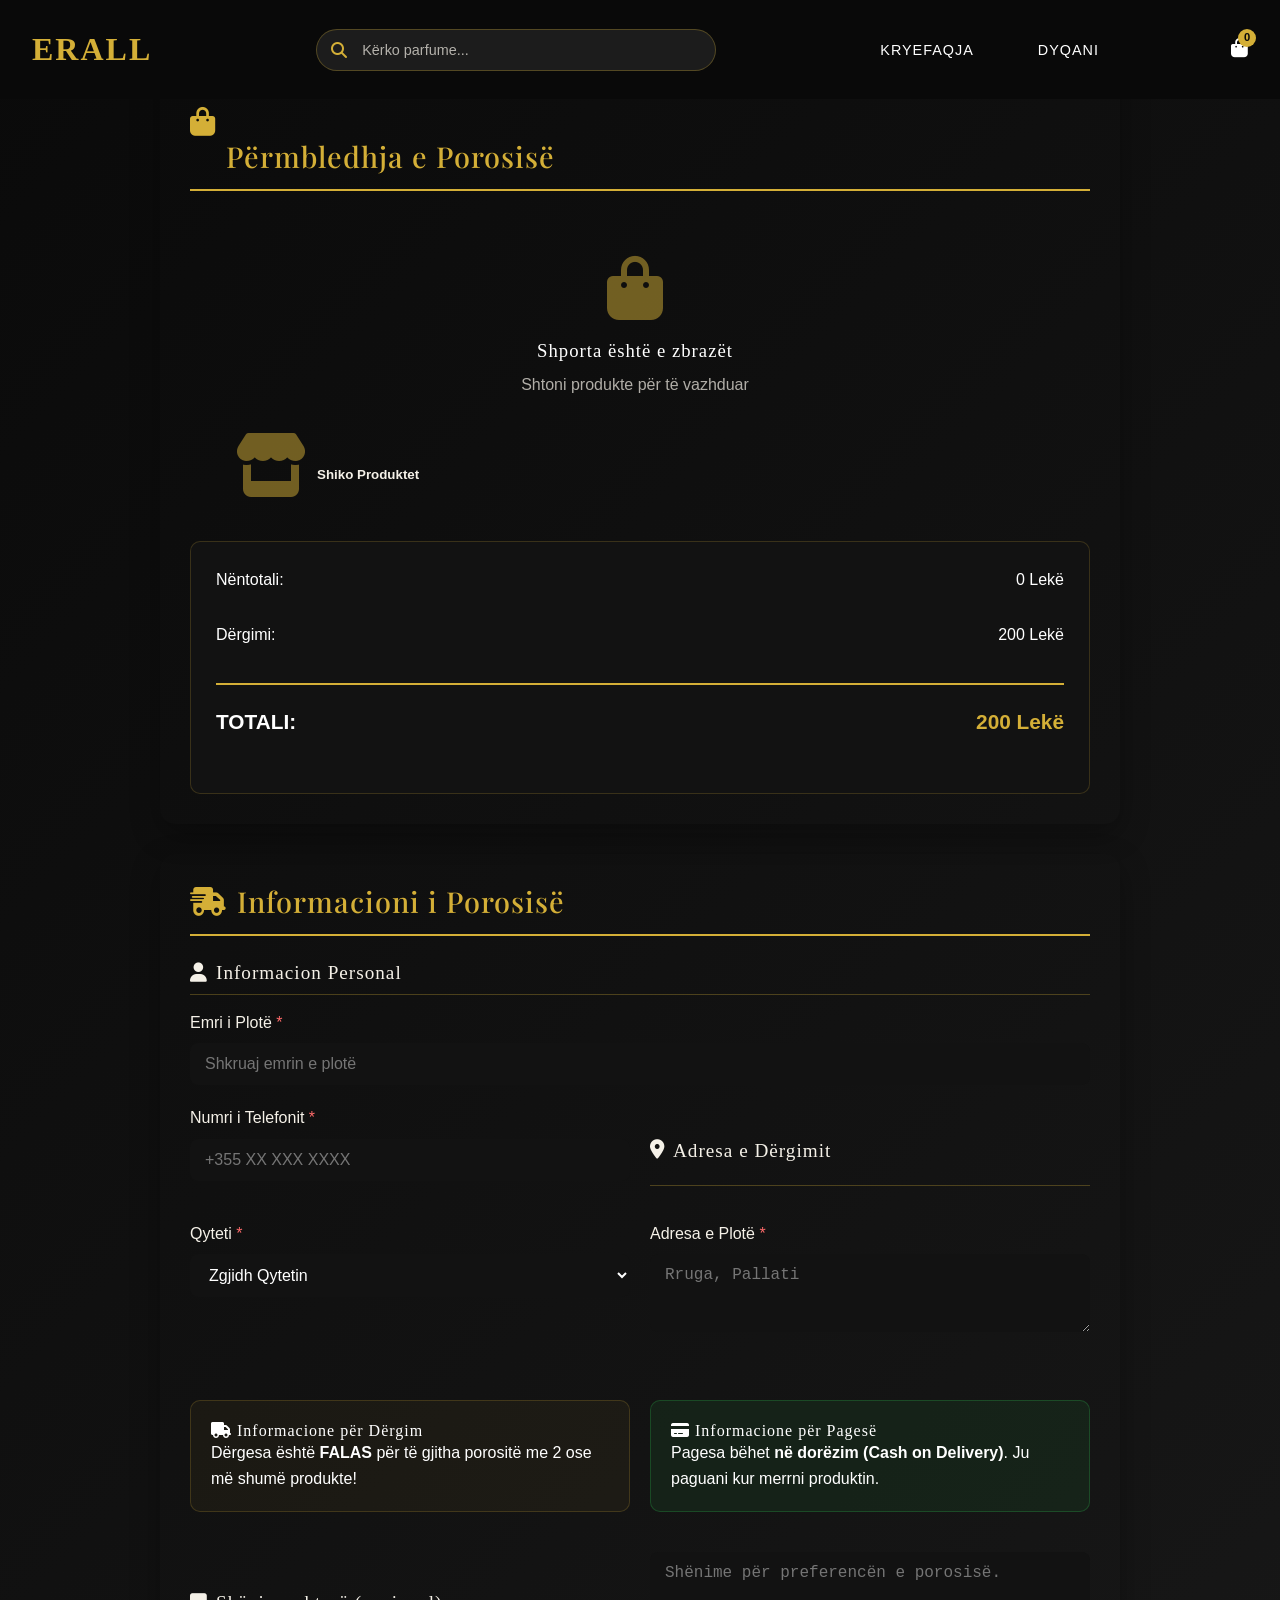
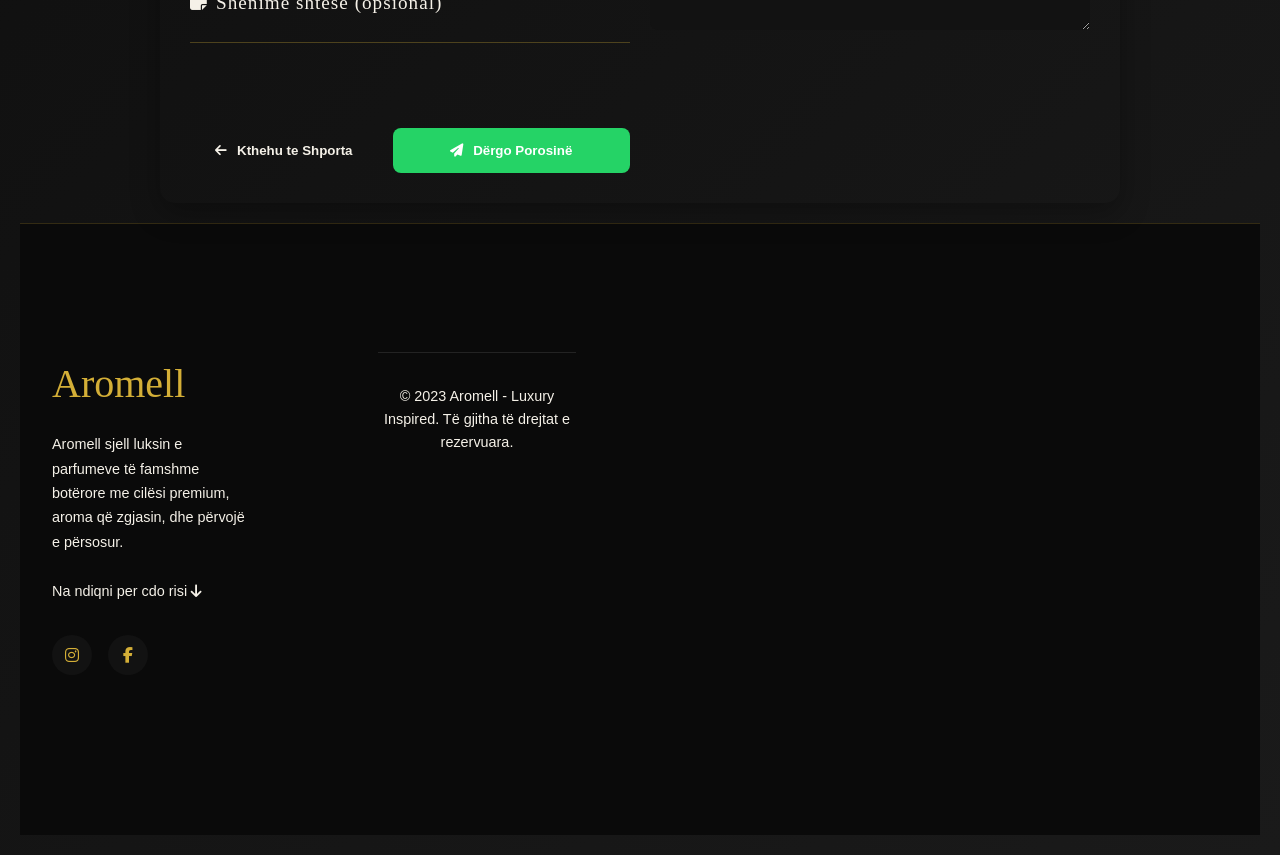
==== ERALL/checkout.html @ 69369db9 "Add files via upload" ====
<!DOCTYPE html>
<html lang="sq">
<head>
    <meta charset="UTF-8">
    <meta name="viewport" content="width=device-width, initial-scale=1.0">
    <title>Checkout - ERALL</title>
    <link rel="icon" href="images/img.png">
    <link rel="stylesheet" href="https://cdnjs.cloudflare.com/ajax/libs/font-awesome/6.4.0/css/all.min.css">
    <link href="https://fonts.googleapis.com/css2?family=Playfair+Display:wght@400;700&family=Inter:wght@300;400;500;600&display=swap" rel="stylesheet">
    <link rel="stylesheet" href="css/style.css">
    <style>
        /* Stilet specifike për checkout */
        .checkout-page {
            min-height: 100vh;
            background: linear-gradient(135deg, #0a0a0a 0%, #1a1a1a 100%);
            padding: 20px;
        }
        
        .checkout-container {
            max-width: 1000px;
            margin: 0 auto;
            padding: 20px;
            display: grid;
            grid-template-columns: 1fr;
            gap: 30px;
        }
        
        /* Form Container */
        .checkout-form-section {
            background: var(--color-darker);
            padding: 30px;
            border-radius: 15px;
            border: 1px solid var(--color-border);
            box-shadow: 0 10px 30px rgba(0, 0, 0, 0.3);
        }
        
        /* Order Summary */
        .checkout-summary-section {
            background: var(--color-darker);
            padding: 30px;
            border-radius: 15px;
            border: 1px solid var(--color-border);
            box-shadow: 0 10px 30px rgba(0, 0, 0, 0.3);
        }
        
        /* Section Headers */
        .section-title {
            color: var(--color-gold);
            font-family: 'Playfair Display', serif;
            font-size: 1.8rem;
            margin-bottom: 25px;
            padding-bottom: 15px;
            border-bottom: 2px solid var(--color-gold);
            display: flex;
            align-items: center;
            gap: 10px;
        }
        
        .form-section-title {
            color: var(--color-beige);
            font-size: 1.2rem;
            margin: 20px 0 15px;
            padding-bottom: 10px;
            border-bottom: 1px solid rgba(212, 175, 55, 0.3);
            display: flex;
            align-items: center;
            gap: 8px;
        }
        
        .form-section-title:first-child {
            margin-top: 0;
        }
        
        /* Form Elements */
        .form-group {
            margin-bottom: 20px;
        }
        
        .form-group label {
            display: block;
            margin-bottom: 8px;
            color: var(--color-beige);
            font-weight: 500;
        }
        
        .form-group.required label::after {
            content: " *";
            color: #ff6b6b;
        }
        
        .form-group input,
        .form-group select,
        .form-group textarea {
            width: 100%;
            padding: 12px 15px;
            background: var(--color-dark);
            border: 1px solid var(--color-border);
            border-radius: 8px;
            color: var(--color-white);
            font-size: 16px;
            transition: all 0.3s;
        }
        
        .form-group input:focus,
        .form-group select:focus,
        .form-group textarea:focus {
            outline: none;
            border-color: var(--color-gold);
            box-shadow: 0 0 0 2px rgba(212, 175, 55, 0.1);
        }
        
        .form-row {
            display: grid;
            grid-template-columns: 1fr 1fr;
            gap: 20px;
        }
        
        @media (max-width: 768px) {
            .form-row {
                grid-template-columns: 1fr;
            }
        }
        
        /* Shipping Info */
        .shipping-info {
            background: rgba(212, 175, 55, 0.05);
            border: 1px solid rgba(212, 175, 55, 0.2);
            border-radius: 10px;
            padding: 20px;
            margin: 20px 0;
        }
        
        .free-shipping-badge {
            background: var(--color-gold);
            color: var(--color-dark);
            padding: 5px 10px;
            border-radius: 20px;
            font-weight: bold;
            font-size: 0.9rem;
            margin-left: 10px;
        }
        
        /* Payment Info */
        .payment-info {
            background: rgba(40, 167, 69, 0.1);
            border: 1px solid rgba(40, 167, 69, 0.3);
            border-radius: 10px;
            padding: 20px;
            margin: 20px 0;
        }
        
        .cod-badge {
            background: #4CAF50;
            color: white;
            padding: 5px 10px;
            border-radius: 20px;
            font-weight: bold;
            font-size: 0.9rem;
            margin-left: 10px;
        }
        
        /* Order Items */
        .order-items {
            max-height: 300px;
            overflow-y: auto;
            margin-bottom: 25px;
            padding-right: 10px;
        }
        
        .order-items::-webkit-scrollbar {
            width: 6px;
        }
        
        .order-items::-webkit-scrollbar-track {
            background: var(--color-dark);
            border-radius: 10px;
        }
        
        .order-items::-webkit-scrollbar-thumb {
            background: var(--color-gold);
            border-radius: 10px;
        }
        
        .order-item {
            display: flex;
            justify-content: space-between;
            align-items: center;
            padding: 15px;
            background: var(--color-dark);
            border-radius: 8px;
            margin-bottom: 10px;
            border: 1px solid var(--color-border);
        }
        
        .item-info {
            display: flex;
            align-items: center;
            gap: 15px;
            flex: 1;
        }
        
        .item-image {
            width: 60px;
            height: 60px;
            object-fit: contain;
            background: var(--color-darker);
            border-radius: 6px;
            padding: 5px;
            border: 1px solid rgba(212, 175, 55, 0.3);
        }
        
        .item-details {
            flex: 1;
        }
        
        .item-name {
            font-weight: 500;
            color: var(--color-white);
            margin-bottom: 5px;
        }
        
        .item-category {
            font-size: 0.85rem;
            color: var(--color-beige);
            opacity: 0.7;
        }
        
        .item-quantity-price {
            text-align: right;
        }
        
        .item-quantity-price span {
            display: block;
            margin-bottom: 5px;
            color: var(--color-beige);
        }
        
        .item-total {
            font-weight: 600;
            color: var(--color-gold);
            font-size: 1.1rem;
        }
        
        /* Order Total */
        .order-total {
            background: var(--color-dark);
            padding: 25px;
            border-radius: 10px;
            margin-top: 20px;
            border: 1px solid rgba(212, 175, 55, 0.2);
        }
        
        .total-row {
            display: flex;
            justify-content: space-between;
            margin-bottom: 15px;
            padding-bottom: 15px;
            border-bottom: 1px dashed var(--color-border);
        }
        
        .total-row.final {
            font-size: 1.3rem;
            font-weight: 600;
            border-top: 2px solid var(--color-gold);
            border-bottom: none;
            padding-top: 20px;
            margin-top: 20px;
        }
        
        .final-total {
            color: var(--color-gold);
        }
        
        /* Free Items Banner */
        .free-items-banner {
            background: linear-gradient(135deg, rgba(212, 175, 55, 0.1) 0%, rgba(212, 175, 55, 0.05) 100%);
            border: 1px solid rgba(212, 175, 55, 0.3);
            border-radius: 8px;
            padding: 15px;
            margin: 15px 0;
            text-align: center;
        }
        
        .free-items-banner i {
            color: var(--color-gold);
            margin-right: 10px;
        }
        
        /* Checkout Actions */
        .checkout-actions {
            display: flex;
            gap: 15px;
            margin-top: 30px;
            padding-top: 20px;
            border-top: 1px solid var(--color-border);
        }
        
        @media (max-width: 768px) {
            .checkout-actions {
                flex-direction: column;
            }
            
            .checkout-actions button {
                width: 100%;
            }
        }
        
        .btn-whatsapp {
            background: #25D366;
            color: white;
            border: none;
            padding: 15px 25px;
            border-radius: 8px;
            font-weight: 600;
            cursor: pointer;
            display: flex;
            align-items: center;
            justify-content: center;
            gap: 10px;
            transition: all 0.3s;
            flex: 1;
        }
        
        .btn-whatsapp:hover {
            background: #1da851;
            transform: translateY(-2px);
            box-shadow: 0 5px 15px rgba(37, 211, 102, 0.3);
        }
        
        .btn-back {
            background: transparent;
            color: var(--color-beige);
            border: 1px solid var(--color-border);
            padding: 15px 25px;
            border-radius: 8px;
            font-weight: 600;
            cursor: pointer;
            display: flex;
            align-items: center;
            justify-content: center;
            gap: 10px;
            transition: all 0.3s;
        }
        
        .btn-back:hover {
            background: var(--color-dark);
            border-color: var(--color-gold);
        }
        
        /* Error States */
        .error-message {
            color: #ff6b6b;
            font-size: 0.9rem;
            margin-top: 5px;
            display: none;
        }
        
        .has-error input,
        .has-error select,
        .has-error textarea {
            border-color: #ff6b6b;
        }
        
        /* Empty Cart */
        .empty-cart-message {
            text-align: center;
            padding: 40px 20px;
            color: var(--color-beige);
        }
        
        .empty-cart-message i {
            font-size: 4rem;
            color: var(--color-gold);
            margin-bottom: 20px;
        }
        
        .empty-cart-message h3 {
            color: var(--color-white);
            margin-bottom: 10px;
        }
    </style>
</head>
<body class="checkout-page">
    <!-- Navbar -->
    <div id="navbar-placeholder"></div>
    
    <main class="checkout-container">
        <!-- Order Summary -->
        <div class="checkout-summary-section">
            <h2 class="section-title">
                <i class="fas fa-shopping-bag"></i><br><br>Përmbledhja e Porosisë
            </h2>
            
            <!-- Order Items -->
            <div class="order-items" id="orderItems">
                <!-- Do të mbushët me JavaScript -->
            </div>
            
            <!-- Order Total -->
            <div class="order-total">
                <div class="total-row">
                    <span>Nëntotali:</span>
                    <span id="subtotalAmount">0 Lekë</span>
                </div>
                
                <div class="total-row">
                    <span>Dërgimi:</span>
                    <span id="shippingAmount">0 Lekë</span>
                </div>
                
                <div class="total-row final">
                    <span>TOTALI:</span>
                    <span class="final-total" id="totalAmount">0 Lekë</span>
                </div>
            </div>
        </div>
        
        <!-- Checkout Form -->
        <div class="checkout-form-section">
            <h1 class="section-title">
                <i class="fas fa-shipping-fast"></i> Informacioni i Porosisë
            </h1>
            
            <form id="checkout-form">
                <!-- Personal Information -->
                <h3 class="form-section-title">
                    <i class="fas fa-user"></i> Informacion Personal
                </h3>
                
                <div class="form-group required">
                    <label for="full-name">Emri i Plotë</label>
                    <input type="text" id="full-name" name="full_name" required 
                           placeholder="Shkruaj emrin e plotë">
                    <div class="error-message" id="nameError">Ju lutem shkruani emrin e plotë</div>
                </div>
                
                <div class="form-row">
                    <div class="form-group required">
                        <label for="phone">Numri i Telefonit</label>
                        <input type="tel" id="phone" name="phone" required 
                               placeholder="+355 XX XXX XXXX">
                        <div class="error-message" id="phoneError">Ju lutem shkruani një numër telefoni të vlefshëm</div>
                    </div>
                    
                
                <!-- Shipping Address -->
                <h3 class="form-section-title">
                    <i class="fas fa-map-marker-alt"></i> Adresa e Dërgimit
                </h3>
                
                <div class="form-group required">
                    <label for="city">Qyteti</label>
                    <select id="city" name="city" required>
                        <option value="">Zgjidh Qytetin</option>
                        <option value="tirane">Tiranë</option>
                        <option value="durres">Durrës</option>
                        <option value="vlore">Vlorë</option>
                        <option value="shkoder">Shkodër</option>
                        <option value="elbasan">Elbasan</option>
                        <option value="fier">Fier</option>
                        <option value="korce">Korçë</option>
                        <option value="berat">Berat</option>
                        <option value="lushnje">Lushnjë</option>
                        <option value="kavaje">Kavajë</option>
                        <option value="other">Tjetër</option>
                    </select>
                    <div class="error-message" id="cityError">Ju lutem zgjidhni një qytet</div>
                </div>
                
                <div class="form-group required">
                    <label for="address">Adresa e Plotë</label>
                    <textarea id="address" name="address" rows="3" required 
                              placeholder="Rruga, Pallati"></textarea>
                    <div class="error-message" id="addressError">Ju lutem shkruani adresën e plotë</div>
                </div>
                
                <!-- Shipping & Payment Information -->
                <div class="shipping-info">
                    <h4><i class="fas fa-truck"></i> Informacione për Dërgim</h4>
                    <p>Dërgesa është <strong>FALAS</strong> për të gjitha porositë me 2 ose më shumë produkte!</p>
                </div>
                
                <div class="payment-info">
                    <h4><i class="fas fa-credit-card"></i> Informacione për Pagesë</h4>
                    <p>Pagesa bëhet <strong>në dorëzim (Cash on Delivery)</strong>. Ju paguani kur merrni produktin.</p>
                </div>
                
                <!-- Notes -->
                <h3 class="form-section-title">
                    <i class="fas fa-sticky-note"></i> Shënime shtesë (opsional)
                </h3>
                
                <div class="form-group">
                    <textarea id="notes" name="notes" rows="3" 
                              placeholder="Shënime për preferencën e porosisë."></textarea>
                </div>
                
                <!-- Checkout Actions -->
                <div class="checkout-actions">
                    <button type="button" class="btn-back" id="backToCartBtn">
                        <i class="fas fa-arrow-left"></i> Kthehu te Shporta
                    </button>
                    
                    <button type="button" class="btn-whatsapp" id="whatsappBtn">
                        <i class="fa fa-paper-plane"></i> Dërgo Porosinë
                    </button>
                </div>
            </form>
        </div>
    </main>
    
    <!-- Footer -->
    <div id="footer-placeholder"></div>
    
    <!-- JavaScript -->
    <script>
        // Import cart functions nga cart.js
        function getCart() {
            return JSON.parse(localStorage.getItem('aromexa-cart')) || [];
        }
        
        function saveCart(cart) {
            localStorage.setItem('aromexa-cart', JSON.stringify(cart));
        }
        
        // Initialize checkout page
        document.addEventListener('DOMContentLoaded', function() {
            loadCheckoutData();
            setupEventListeners();
            loadNavbarAndFooter();
        });
        
        // Load navbar and footer
        function loadNavbarAndFooter() {
            // Load navbar
            fetch('components/navbar.html')
                .then(response => response.text())
                .then(html => {
                    document.getElementById('navbar-placeholder').innerHTML = html;
                })
                .catch(error => console.error('Error loading navbar:', error));
            
            // Load footer
            fetch('components/footer.html')
                .then(response => response.text())
                .then(html => {
                    document.getElementById('footer-placeholder').innerHTML = html;
                })
                .catch(error => console.error('Error loading footer:', error));
        }
        
        // Load cart data and update display
        function loadCheckoutData() {
            const cart = getCart();
            const orderItemsContainer = document.getElementById('orderItems');
            
            if (cart.length === 0) {
                orderItemsContainer.innerHTML = `
                    <div class="empty-cart-message">
                        <i class="fas fa-shopping-bag"></i>
                        <h3>Shporta është e zbrazët</h3>
                        <p>Shtoni produkte për të vazhduar</p>
                        <button class="btn-back" onclick="window.location.href='shop.html'" style="margin-top: 20px;">
                            <i class="fas fa-store"></i> Shiko Produktet
                        </button>
                    </div>
                `;
                updateOrderSummary(0);
                return;
            }
            
            let itemsHTML = '';
            let subtotal = 0;
            
            cart.forEach(item => {
                const itemTotal = item.price * item.quantity;
                subtotal += itemTotal;
                
                itemsHTML += `
                    <div class="order-item">
                        <div class="item-info">
                            <img src="${item.image}" alt="${item.name}" class="item-image">
                            <div class="item-details">
                                <div class="item-name">${item.name}</div>
                                <div class="item-category">${item.category}</div>
                            </div>
                        </div>
                        <div class="item-quantity-price">
                            <span>${item.quantity} × ${item.price.toLocaleString()} Lekë</span>
                            <div class="item-total">${itemTotal.toLocaleString()} Lekë</div>
                        </div>
                    </div>
                `;
            });
            
            orderItemsContainer.innerHTML = itemsHTML;
            updateOrderSummary(subtotal);
        }
        
        // Update order summary
        function updateOrderSummary(subtotal) {
            // Dërgesa është falas për 2+ produkte
            const cart = getCart();
            const totalItems = cart.reduce((sum, item) => sum + item.quantity, 0);
            let shippingCost = 0;
            
            // Nëse ka më pak se 2 produkte, shto dërgesë 200 Lekë
            if (totalItems < 2) {
                shippingCost = 200;
            }
            
            const total = subtotal + shippingCost;
            
            // Update display
            document.getElementById('subtotalAmount').textContent = `${subtotal.toLocaleString()} Lekë`;
            document.getElementById('shippingAmount').textContent = `${shippingCost.toLocaleString()} Lekë`;
            document.getElementById('totalAmount').textContent = `${total.toLocaleString()} Lekë`;
        }
        
        // Setup event listeners
        function setupEventListeners() {
            // Back to cart button
            document.getElementById('backToCartBtn').addEventListener('click', function() {
                window.location.href = 'shop.html?view=cart';
            });
            
            // WhatsApp button
            document.getElementById('whatsappBtn').addEventListener('click', sendToWhatsApp);
            
            // Form submission (vetëm për validim)
            document.getElementById('checkout-form').addEventListener('submit', function(e) {
                e.preventDefault();
                // Vetëm validim, nuk ruhet porosia
                validateForm();
            });
        }
        
        // Send order to WhatsApp
        function sendToWhatsApp() {
            console.log("Dërgo në WhatsApp u thirr!");
            
            // Validojmë formën
            if (!validateForm()) {
                console.log("Validimi i formës dështoi!");
                alert('Ju lutem plotësoni të gjitha fushat e detyrueshme!');
                return;
            }
            
            // Marrim të dhënat nga forma
            const formData = getFormData();
            console.log("Të dhënat nga forma:", formData);
            
            // Marrim shportën
            const cart = getCart();
            console.log("Produktet në shportë:", cart);
            
            if (cart.length === 0) {
                alert('Shporta është e zbrazët! Shtoni produkte për të vazhduar.');
                return;
            }
            
            // Krijojmë mesazhin për WhatsApp
            let message = `📦 *POROSIA*\n\n`;
            
            // Informacioni personal
            message += `👤 *INFORMACION PERSONAL*\n`;
            message += `Emri: ${formData.full_name}\n`;
            message += `Telefon: ${formData.phone}\n`;
            if (formData.email) message += `Email: ${formData.email}\n`;
            
            // Adresa
            message += `\n📍 *ADRESA E DËRGIMIT*\n`;
            const citySelect = document.getElementById('city');
            const selectedCity = citySelect.options[citySelect.selectedIndex].text;
            message += `Qyteti: ${selectedCity}\n`;
            message += `Adresa: ${formData.address}\n`;
            if (formData.postal_code) message += `Kodi Postar: ${formData.postal_code}\n`;
            
            // Produktet
            message += `\n🛒 *PRODUKTET*\n`;
            let subtotal = 0;
            let totalItems = 0;
            
            cart.forEach(item => {
                const itemTotal = item.price * item.quantity;
                subtotal += itemTotal;
                totalItems += item.quantity;
                message += `➤ ${item.quantity}x ${item.name}\n`;
                message += `   ${item.price.toLocaleString()} Lekë × ${item.quantity} = ${itemTotal.toLocaleString()} Lekë\n`;
            });
            
            // Llogaritja e dërgesës
            let shippingCost = 0;
            if (totalItems < 2) {
                shippingCost = 200;
            }
            
            const total = subtotal + shippingCost;
            
            // Totali
            message += `\n💰 *PËRMBLEDHJE FINANCIARE*\n`;
            message += `Nëntotali: ${subtotal.toLocaleString()} Lekë\n`;
            message += `Dërgimi: ${shippingCost.toLocaleString()} Lekë\n`;
            
            // Informacion për dërgesë falas
            if (totalItems >= 2) {
                message += `🎁 *DËRGESË FALAS* (për 2+ produkte)\n`;
            }
            
            message += `*TOTALI: ${total.toLocaleString()} Lekë*\n`;
            
            // Metoda e pagesës
            message += `\n💳 *METODA E PAGESËS*\n`;
            message += `Cash on Delivery (Pagesa në dorëzim)\n`;
            
            // Shënime
            if (formData.notes && formData.notes.trim() !== '') {
                message += `\n📝 *SHËNIME*\n`;
                message += `${formData.notes}\n`;
            }
            
            // Data
            message += `\n📅 *DATA*\n`;
            const now = new Date();
            const dateStr = now.toLocaleDateString('sq-AL');
            const timeStr = now.toLocaleTimeString('sq-AL', {hour: '2-digit', minute:'2-digit'});
            message += `${dateStr} - ${timeStr}\n`;
            
            console.log("Mesazhi për WhatsApp:", message);
            
            // Kodojmë mesazhin për URL
            const encodedMessage = encodeURIComponent(message);
            
            // Numri i WhatsApp (ZËVENDËSOJE ME NUMRIN TËND!)
            const phoneNumber = "355694707750"; // <-- NDRYSHO KËTË NUMËR!
            
            // Krijojmë URL-në e WhatsApp
            const whatsappURL = `https://wa.me/${phoneNumber}?text=${encodedMessage}`;
            console.log("URL për WhatsApp:", whatsappURL);
            
            // Hapim WhatsApp
            window.open(whatsappURL, '_blank');
            
            // Tregojmë një njoftim
            alert('WhatsApp po hapet... Ju lutem dërgoni mesazhin për të konfirmuar porosinë.');
        }
        
        // Validimi i formës
        function validateForm() {
            let isValid = true;
            
            // Clear previous errors
            document.querySelectorAll('.error-message').forEach(error => {
                error.style.display = 'none';
            });
            document.querySelectorAll('.form-group').forEach(group => {
                group.classList.remove('has-error');
            });
            
            // Validate full name
            const fullName = document.getElementById('full-name').value.trim();
            if (!fullName) {
                document.getElementById('nameError').style.display = 'block';
                document.querySelector('#full-name').parentElement.classList.add('has-error');
                isValid = false;
            }
            
            // Validate phone
            const phone = document.getElementById('phone').value.trim();
            const phoneRegex = /^[+0-9\s\-\(\)]{8,}$/;
            if (!phone || !phoneRegex.test(phone)) {
                document.getElementById('phoneError').style.display = 'block';
                document.querySelector('#phone').parentElement.classList.add('has-error');
                isValid = false;
            }
            
            // Validate email if provided
           
            
            // Validate city
            const city = document.getElementById('city').value;
            if (!city) {
                document.getElementById('cityError').style.display = 'block';
                document.querySelector('#city').parentElement.classList.add('has-error');
                isValid = false;
            }
            
            // Validate address
            const address = document.getElementById('address').value.trim();
            if (!address) {
                document.getElementById('addressError').style.display = 'block';
                document.querySelector('#address').parentElement.classList.add('has-error');
                isValid = false;
            }
            
            return isValid;
        }
        
        // Marrja e të dhënave nga forma
        function getFormData() {
            const form = document.getElementById('checkout-form');
            const formData = new FormData(form);
            const data = {};
            
            for (let [key, value] of formData.entries()) {
                data[key] = value;
            }
            
            return data;
        }
        
        // Validimi i email
        function isValidEmail(email) {
            const emailRegex = /^[^\s@]+@[^\s@]+\.[^\s@]+$/;
            return emailRegex.test(email);
        }
    </script>
</body>
</html>
---- ERALL/css/style.css ----
/* CSS i plotë i organizuar dhe i pastruar */

:root {
    --color-black: #0a0a0a;
    --color-dark: #121212;
    --color-white: #ffffff;
    --color-beige: #f5f1e8;
    --color-gold: #d4af37;
    --color-gold-light: #f4e8c1;
    --color-gold-dark: #a8861e;
    --color-accent: #8a4baf;
    --color-success: #2ecc71;
    --color-error: #e74c3c;
    --spacing-xs: 0.5rem;
    --spacing-sm: 1rem;
    --spacing-md: 2rem;
    --spacing-lg: 4rem;
    --spacing-xl: 8rem;
    --font-serif: 'Cormorant Garamond', serif;
    --font-sans: 'Montserrat', sans-serif;
    --transition: all 0.3s ease;
    --border-radius: 2px;
}

/* Reset & Base */
* {
    margin: 0;
    padding: 0;
    box-sizing: border-box;
}

html {
    scroll-behavior: smooth;
    overflow-x: hidden;
}

body {
    font-family: var(--font-sans);
    font-weight: 300;
    color: var(--color-white);
    background-color: var(--color-black);
    line-height: 1.6;
    overflow-x: hidden;
    min-height: 100vh;
    width: 100%;
}

/* Typography */
h1, h2, h3, h4, h5, h6 {
    font-family: var(--font-serif);
    font-weight: 500;
    letter-spacing: 1px;
    line-height: 1.2;
}

a {
    text-decoration: none;
    color: inherit;
}

/* Layout */
.container {
    width: 100%;
    max-width: 1400px;
    margin: 0 auto;
    padding: 0 var(--spacing-md);
}

.section {
    padding: var(--spacing-xl) 0;
}

.section-title {
    font-size: 3rem;
    text-align: center;
    margin-bottom: var(--spacing-lg);
    color: var(--color-white);
}

.section-title span {
    color: var(--color-gold);
}

.section-subtitle {
    text-align: center;
    max-width: 700px;
    margin: 0 auto var(--spacing-xl);
    color: var(--color-beige);
    font-size: 1.1rem;
    line-height: 1.8;
}

/* Buttons */
.btn {
    display: inline-block;
    padding: 1rem 2.5rem;
    font-family: var(--font-sans);
    font-weight: 400;
    font-size: 0.9rem;
    letter-spacing: 1.5px;
    text-transform: uppercase;
    border: none;
    cursor: pointer;
    transition: var(--transition);
    text-align: center;
}

.btn-primary {
    background-color: var(--color-gold);
    color: var(--color-black);
}

.btn-primary:hover {
    background-color: var(--color-gold-dark);
    transform: translateY(-2px);
    box-shadow: 0 10px 20px rgba(212, 175, 55, 0.2);
}

.btn-secondary {
    background-color: transparent;
    color: var(--color-gold);
    border: 1px solid var(--color-gold);
}

.btn-secondary:hover {
    background-color: rgba(212, 175, 55, 0.1);
    transform: translateY(-2px);
}

.btn-small {
    padding: 0.6rem 1.2rem;
    font-size: 0.8rem;
}

.btn-outline {
    background-color: transparent;
    color: var(--color-white);
    border: 1px solid var(--color-white);
    padding: 0.8rem 1.5rem;
    border-radius: var(--border-radius);
    cursor: pointer;
    transition: var(--transition);
    font-family: var(--font-sans);
    font-size: 0.9rem;
}

.btn-outline:hover {
    background-color: rgba(255, 255, 255, 0.1);
}

/* Navigation */
.navbar {
    position: fixed;
    top: 0;
    left: 0;
    width: 100%;
    padding: 1.5rem 0;
    z-index: 1000;
    background-color: rgba(10, 10, 10, 0.95);
    backdrop-filter: blur(10px);
    transition: var(--transition);
}

.navbar.scrolled {
    padding: 1rem 0;
    box-shadow: 0 5px 20px rgba(0, 0, 0, 0.1);
}

.nav-container {
    display: flex;
    justify-content: space-between;
    align-items: center;
}

.logo {
    font-family: var(--font-serif);
    font-size: 2rem;
    font-weight: 600;
    color: var(--color-gold);
    letter-spacing: 2px;
}

.nav-links {
    display: flex;
    list-style: none;
    gap: var(--spacing-lg);
}

.nav-links a {
    font-size: 0.9rem;
    letter-spacing: 1px;
    text-transform: uppercase;
    position: relative;
    padding-bottom: 5px;
}

.nav-links a::after {
    content: '';
    position: absolute;
    bottom: 0;
    left: 0;
    width: 0;
    height: 1px;
    background-color: var(--color-gold);
    transition: var(--transition);
}

.nav-links a:hover::after {
    width: 100%;
}

.nav-icons {
    display: flex;
    gap: var(--spacing-md);
}

.nav-icons i {
    font-size: 1.2rem;
    cursor: pointer;
    transition: var(--transition);
}

.nav-icons i:hover {
    color: var(--color-gold);
}

.cart-icon {
    position: relative;
    cursor: pointer;
}

.cart-count {
    position: absolute;
    top: -8px;
    right: -8px;
    background-color: var(--color-gold);
    color: var(--color-black);
    font-size: 0.7rem;
    width: 18px;
    height: 18px;
    border-radius: 50%;
    display: flex;
    justify-content: center;
    align-items: center;
    font-weight: 600;
}

.mobile-menu-btn {
    display: none;
    font-size: 1.5rem;
    cursor: pointer;
    background: none;
    border: none;
    color: var(--color-white);
}

/* Hero Section */
.hero {
    height: 100vh;
    background: linear-gradient(135deg, #0a0a0a 0%, #1a1a1a 100%);
    display: flex;
    align-items: center;
    position: relative;
    overflow: hidden;
}

.hero::before {
    content: '';
    position: absolute;
    top: 0;
    left: 0;
    width: 100%;
    height: 100%;
    background: radial-gradient(circle at 70% 50%, rgba(212, 175, 55, 0.1) 0%, rgba(10, 10, 10, 0) 70%);
}

.hero-content {
    position: relative;
    z-index: 2;
    text-align: center;
    max-width: 800px;
    margin: 0 auto;
}

.hero-logo {
    font-family: var(--font-serif);
    font-size: 5.5rem;
    font-weight: 600;
    color: var(--color-gold);
    margin-bottom: var(--spacing-xs);
    letter-spacing: 4px;
}

.hero-subtitle {
    font-family: var(--font-sans);
    font-size: 1.2rem;
    font-weight: 300;
    letter-spacing: 8px;
    text-transform: uppercase;
    margin-bottom: var(--spacing-md);
    color: var(--color-beige);
}

.hero-tagline {
    font-family: var(--font-serif);
    font-size: 2.5rem;
    margin-bottom: var(--spacing-lg);
    color: var(--color-white);
    line-height: 1.2;
}

.hero-buttons {
    display: flex;
    gap: var(--spacing-md);
    justify-content: center;
    margin-top: var(--spacing-lg);
}

.perfume-bottle {
    position: absolute;
    bottom: 0;
    right: 10%;
    height: 85%;
    z-index: 1;
    filter: drop-shadow(0 0 30px rgba(212, 175, 55, 0.3));
    animation: float 6s ease-in-out infinite;
}

@keyframes float {
    0%, 100% { transform: translateY(0); }
    50% { transform: translateY(-20px); }
}

/* Product Grids */
.products-grid,
.collections-grid {
    display: grid;
    grid-template-columns: repeat(auto-fill, minmax(280px, 1fr));
    gap: var(--spacing-lg);
    margin-top: var(--spacing-lg);
}

.product-card,
.collection-card {
    background-color: var(--color-black);
    border: 1px solid rgba(255, 255, 255, 0.1);
    border-radius: var(--border-radius);
    overflow: hidden;
    transition: var(--transition);
}

.product-card:hover,
.collection-card:hover {
    border-color: var(--color-gold);
    transform: translateY(-10px);
    box-shadow: 0 20px 40px rgba(0, 0, 0, 0.4);
}

.collection-card {
    position: relative;
    height: 400px;
}

.collection-card::before {
    content: '';
    position: absolute;
    top: 0;
    left: 0;
    width: 100%;
    height: 100%;
    background: linear-gradient(to bottom, rgba(0,0,0,0) 0%, rgba(0,0,0,0.7) 100%);
    z-index: 1;
}

.collection-image,
.product-image {
    width: 100%;
    height: 100%;
    object-fit: cover;
    transition: var(--transition);
}

.collection-card:hover .collection-image,
.product-card:hover .product-image {
    transform: scale(1.05);
}

.product-image {
    height: 300px;
    object-fit: contain;
    padding: var(--spacing-md);
    background-color: var(--color-dark);
}

.collection-content {
    position: absolute;
    bottom: var(--spacing-md);
    left: var(--spacing-md);
    z-index: 2;
    color: var(--color-white);
}

.collection-title {
    font-size: 1.8rem;
    margin-bottom: var(--spacing-xs);
}

.product-content {
    padding: var(--spacing-md);
}

.product-name {
    font-size: 1.4rem;
    margin-bottom: var(--spacing-xs);
    color: var(--color-white);
}

.product-category-badge {
    display: inline-block;
    background-color: rgba(212, 175, 55, 0.1);
    color: var(--color-gold-light);
    padding: 3px 10px;
    border-radius: 20px;
    font-size: 0.8rem;
    margin-bottom: var(--spacing-sm);
}

.product-notes {
    display: flex;
    flex-wrap: wrap;
    gap: 5px;
    margin-bottom: var(--spacing-sm);
}

.note {
    background-color: rgba(212, 175, 55, 0.1);
    color: var(--color-gold-light);
    padding: 3px 8px;
    border-radius: 20px;
    font-size: 0.8rem;
}

.product-price {
    font-size: 1.5rem;
    font-weight: 600;
    color: var(--color-gold);
    margin-bottom: var(--spacing-sm);
}

.product-actions {
    display: flex;
    gap: var(--spacing-xs);
}

.product-actions .btn {
    flex: 1;
    padding: 0.8rem;
    font-size: 0.8rem;
}

/* Shop Page */
.shop-page {
    padding: var(--spacing-xl) 0;
    min-height: 100vh;
}

.breadcrumbs {
    margin-bottom: var(--spacing-md);
    color: var(--color-beige);
    font-size: 0.9rem;
}

.breadcrumbs a {
    color: var(--color-gold);
    transition: var(--transition);
}

.breadcrumbs a:hover {
    text-decoration: underline;
}

.shop-header {
    display: flex;
    justify-content: space-between;
    align-items: center;
    margin-bottom: var(--spacing-lg);
}

.shop-stats {
    display: flex;
    align-items: center;
    gap: var(--spacing-md);
}

.shop-filter {
    display: flex;
    gap: var(--spacing-sm);
    margin-bottom: var(--spacing-lg);
    flex-wrap: wrap;
}

.filter-btn {
    background-color: var(--color-dark);
    color: var(--color-white);
    border: 1px solid rgba(212, 175, 55, 0.3);
    padding: 0.8rem 1.5rem;
    font-family: var(--font-sans);
    font-size: 0.9rem;
    border-radius: var(--border-radius);
    cursor: pointer;
    transition: var(--transition);
}

.filter-btn:hover,
.filter-btn.active {
    background-color: var(--color-gold);
    color: var(--color-black);
    border-color: var(--color-gold);
}

/* Search Bar */
.shop-search-section {
    background-color: rgba(212, 175, 55, 0.05);
    padding: 30px 0;
    margin-bottom: 40px;
    border-radius: 12px;
}

.search-container {
    position: relative;
    max-width: 800px;
    margin: 0 auto;
}

.search-input {
    width: 100%;
    padding: 18px 60px 18px 25px;
    border: 2px solid var(--color-gold);
    border-radius: 50px;
    background-color: var(--color-dark);
    color: var(--color-white);
    font-size: 1.1rem;
    font-family: var(--font-sans);
    transition: var(--transition);
}

.search-input:focus {
    outline: none;
    box-shadow: 0 0 0 3px rgba(212, 175, 55, 0.2);
}

.search-btn {
    position: absolute;
    right: 10px;
    top: 50%;
    transform: translateY(-50%);
    background-color: var(--color-gold);
    color: var(--color-black);
    border: none;
    width: 45px;
    height: 45px;
    border-radius: 50%;
    cursor: pointer;
    display: flex;
    align-items: center;
    justify-content: center;
    font-size: 1.2rem;
    transition: var(--transition);
}

.search-btn:hover {
    background-color: var(--color-white);
    transform: translateY(-50%) scale(1.05);
}

.search-results {
    display: none;
    margin-top: 30px;
    background-color: var(--color-dark);
    border-radius: 12px;
    border: 1px solid rgba(212, 175, 55, 0.2);
    overflow: hidden;
}

.search-results-header {
    display: flex;
    justify-content: space-between;
    align-items: center;
    padding: 20px 25px;
    background-color: rgba(212, 175, 55, 0.1);
    border-bottom: 1px solid rgba(212, 175, 55, 0.2);
}

.search-results-header h3 {
    color: var(--color-white);
    font-size: 1.3rem;
    margin: 0;
}

.btn-clear-search {
    background-color: transparent;
    border: 1px solid var(--color-beige);
    color: var(--color-beige);
    padding: 8px 15px;
    border-radius: 25px;
    cursor: pointer;
    font-size: 0.9rem;
    transition: var(--transition);
}

.btn-clear-search:hover {
    background-color: rgba(255, 255, 255, 0.1);
    color: var(--color-white);
}

.search-results-grid {
    display: grid;
    grid-template-columns: repeat(auto-fill, minmax(300px, 1fr));
    gap: 25px;
    padding: 25px;
}

.no-results-found {
    text-align: center;
    padding: 60px 20px;
}

.no-results-found i {
    font-size: 4rem;
    color: var(--color-beige);
    margin-bottom: 20px;
    opacity: 0.5;
}

.no-results-found h3 {
    color: var(--color-white);
    margin-bottom: 15px;
    font-size: 1.5rem;
}

.no-results-found p {
    color: var(--color-beige);
    margin-bottom: 25px;
    font-size: 1rem;
    opacity: 0.8;
}

/* Cart Sidebar */
.cart-overlay {
    position: fixed;
    top: 0;
    right: -100%;
    width: 400px;
    height: 100%;
    background-color: var(--color-dark);
    z-index: 2000;
    box-shadow: -5px 0 20px rgba(0, 0, 0, 0.5);
    transition: right 0.5s ease;
    display: flex;
    flex-direction: column;
    overflow: hidden;
}

.cart-overlay.active {
    right: 0;
}

.cart-header {
    padding: var(--spacing-md);
    border-bottom: 1px solid rgba(212, 175, 55, 0.2);
    display: flex;
    justify-content: space-between;
    align-items: center;
}

.cart-header h3 {
    font-size: 1.5rem;
    color: var(--color-gold);
}

.cart-close {
    background: none;
    border: none;
    color: var(--color-white);
    font-size: 1.5rem;
    cursor: pointer;
    transition: var(--transition);
}

.cart-close:hover {
    color: var(--color-gold);
}

.cart-items {
    flex: 1;
    padding: var(--spacing-md);
    overflow-y: scroll;
}

.cart-item {
    /*display: grid;*/
    grid-template-columns: 80px 1fr auto auto;
    gap: 15px;
    align-items: center;
    padding: 15px;
    border-bottom: 1px solid rgba(255, 255, 255, 0.1);
    background-color: rgba(255, 255, 255, 0.03);
    border-radius: 8px;
    margin-bottom: 10px;
}

.cart-item-image {
    width: 80px;
    height: 80px;
    object-fit: contain;
    border-radius: 8px;
    background-color: var(--color-black);
    padding: 5px;
}

.cart-item-details {
    flex: 1;
}

.cart-item-name {
    font-weight: 600;
    color: var(--color-white);
    margin-bottom: 5px;
    font-size: 1rem;
}

.cart-item-price {
    color: var(--color-beige);
    font-size: 0.9rem;
}

.cart-item-quantity {
    display: flex;
    align-items: center;
    gap: 10px;
    background-color: rgba(212, 175, 55, 0.1);
    padding: 8px 12px;
    border-radius: 25px;
    border: 1px solid rgba(212, 175, 55, 0.3);
}

.quantity-btn {
    width: 28px;
    height: 28px;
    border-radius: 50%;
    border: 1px solid var(--color-gold);
    background-color: transparent;
    color: var(--color-gold);
    cursor: pointer;
    display: flex;
    align-items: center;
    justify-content: center;
    font-size: 12px;
    transition: var(--transition);
}

.quantity-btn:hover {
    background-color: var(--color-gold);
    color: var(--color-black);
}

.quantity-display {
    font-weight: bold;
    color: var(--color-white);
    min-width: 30px;
    text-align: center;
    font-size: 1rem;
}

.cart-item-total {
    font-weight: bold;
    color: transparent; /*var(--color-gold)*/
    font-size: 1.1rem;
    min-width: 100px;
    text-align: right;
}

.cart-item-remove {
    background-color: rgba(255, 107, 107, 0.1);
    border: 1px solid rgba(255, 107, 107, 0.3);
    color: #ff6b6b;
    width: 40px;
    height: 40px;
    border-radius: 50%;
    cursor: pointer;
    display: flex;
    align-items: center;
    justify-content: center;
    transition: var(--transition);
}

.cart-item-remove:hover {
    background-color: #ff6b6b;
    color: white;
}

.cart-footer {
    padding: var(--spacing-md);
    border-top: 1px solid rgba(212, 175, 55, 0.2);
}

.cart-total {
    display: flex;
    justify-content: space-between;
    margin-bottom: var(--spacing-md);
    font-size: 1.2rem;
}

.cart-total-amount {
    color: var(--color-gold);
    font-weight: 600;
}

/* Cart Summary */
.cart-summary {
    padding: 20px;
    background-color: rgba(255, 255, 255, 0.03);
    border-bottom: 1px solid rgba(212, 175, 55, 0.2);
    margin-bottom: 20px;
}

.summary-item {
    display: flex;
    justify-content: space-between;
    margin-bottom: 12px;
    color: var(--color-beige);
}

.summary-item.total {
    margin-top: 15px;
    padding-top: 15px;
    border-top: 1px solid rgba(212, 175, 55, 0.3);
    font-size: 1.1rem;
    color: var(--color-white);
}

.summary-item.total span:last-child {
    color: var(--color-gold);
    font-size: 1.2rem;
}

.cart-items-list {
    padding: 0 20px;
    max-height: 400px;
    /*overflow-y: scroll;---------------------------------------------------------------------------------------------------*/
}

.cart-items-list::-webkit-scrollbar {
    width: 6px;
}

.cart-items-list::-webkit-scrollbar-track {
    background: rgba(255, 255, 255, 0.05);
    border-radius: 3px;
}

.cart-items-list::-webkit-scrollbar-thumb {
    background: var(--color-gold);
    border-radius: 3px;
}

.cart-items-list::-webkit-scrollbar-thumb:hover {
    background: var(--color-gold-dark);
}

/* Empty Cart */
.empty-cart-message {
    text-align: center;
    padding: 40px 20px;
    color: var(--color-beige);
}

.empty-cart-message i {
    font-size: 3.5rem;
    color: var(--color-gold);
    margin-bottom: 20px;
    opacity: 0.5;
}

.empty-cart-message h4 {
    font-size: 1.3rem;
    margin-bottom: 10px;
    color: var(--color-white);
}

.empty-cart-message p {
    opacity: 0.7;
    margin-bottom: 20px;
}

/* Free Shipping Banner */
.free-shipping-banner {
    background: linear-gradient(135deg, rgba(212, 175, 55, 0.15) 0%, rgba(212, 175, 55, 0.05) 100%);
    border: 1px solid rgba(212, 175, 55, 0.3);
    border-radius: 8px;
    padding: 12px 15px;
    margin: 15px 20px;
    text-align: center;
    color: var(--color-gold);
    font-size: 0.9rem;
    display: flex;
    align-items: center;
    justify-content: center;
    gap: 10px;
}

.free-shipping-banner i {
    font-size: 1.1rem;
}
/*--------------------------------------------------------------*/
/* Product Page */
.product-page {
    padding: var(--spacing-xl) 0;
}

.product-detail {
    display: grid;
    grid-template-columns: 1fr 1fr;
    gap: var(--spacing-xl);
    margin-bottom: var(--spacing-xl);
}

.product-gallery {
    display: flex;
    flex-direction: column;
    gap: var(--spacing-md);
}

.main-image {
    width: 100%;
    height: 500px;
    background-color: var(--color-dark);
    border-radius: var(--border-radius);
    display: flex;
    align-items: center;
    justify-content: center;
    overflow: hidden;
}

.main-image img {
    max-width: 100%;
    max-height: 100%;
    object-fit: contain;
}

.thumbnail-images {
    display: flex;
    gap: var(--spacing-sm);
    overflow-x: auto;
    padding: 10px 0;
}

.thumbnail {
    width: 80px;
    height: 80px;
    background-color: var(--color-dark);
    border-radius: var(--border-radius);
    cursor: pointer;
    border: 2px solid transparent;
    transition: var(--transition);
}

.thumbnail:hover, .thumbnail.active {
    border-color: var(--color-gold);
}

.thumbnail img {
    width: 100%;
    height: 100%;
    object-fit: contain;
    padding: 5px;
}

.product-info h1 {
    font-size: 3rem;
    margin-bottom: var(--spacing-sm);
    color: var(--color-white);
}

.product-notes-detailed {
    margin: var(--spacing-md) 0;
}

.product-notes-detailed h3 {
    font-size: 1.2rem;
    margin-bottom: var(--spacing-sm);
    color: var(--color-gold);
}

.notes-grid {
    display: flex;
    flex-wrap: wrap;
    gap: var(--spacing-sm);
}

.product-specs {
    margin: var(--spacing-md) 0;
    padding: var(--spacing-md);
    background-color: rgba(255, 255, 255, 0.05);
    border-radius: var(--border-radius);
}

.spec-item {
    margin-bottom: var(--spacing-sm);
}

.spec-item h4 {
    font-size: 1rem;
    margin-bottom: 5px;
    color: var(--color-beige);
}

.spec-bar {
    height: 6px;
    background-color: rgba(255, 255, 255, 0.1);
    border-radius: 3px;
    margin-bottom: 5px;
    overflow: hidden;
}

.spec-fill {
    height: 100%;
    background-color: var(--color-gold);
    border-radius: 3px;
}

.size-options {
    margin: var(--spacing-md) 0;
}

.size-options h3 {
    font-size: 1.2rem;
    margin-bottom: var(--spacing-sm);
    color: var(--color-gold);
}

.sizes {
    display: flex;
    gap: var(--spacing-sm);
}

.size-btn {
    padding: 0.8rem 1.5rem;
    background-color: var(--color-dark);
    color: var(--color-white);
    border: 1px solid rgba(212, 175, 55, 0.3);
    border-radius: var(--border-radius);
    cursor: pointer;
    transition: var(--transition);
}

.size-btn:hover, .size-btn.active {
    background-color: var(--color-gold);
    color: var(--color-black);
    border-color: var(--color-gold);
}

.add-to-cart-section {
    display: flex;
    gap: var(--spacing-sm);
    margin: var(--spacing-lg) 0;
}

.quantity-selector {
    display: flex;
    align-items: center;
    background-color: var(--color-dark);
    border: 1px solid rgba(212, 175, 55, 0.3);
    border-radius: var(--border-radius);
    padding: 0 0.5rem;
}

.qty-btn {
    background: none;
    border: none;
    color: var(--color-gold);
    font-size: 1.2rem;
    cursor: pointer;
    padding: 0.5rem;
}

.quantity-selector span {
    padding: 0 1rem;
    font-size: 1.1rem;
}

.share-section {
    margin: var(--spacing-md) 0;
}

.share-section h4 {
    font-size: 1.1rem;
    margin-bottom: var(--spacing-sm);
    color: var(--color-gold);
}

.share-buttons {
    display: flex;
    gap: var(--spacing-sm);
}

.share-btn {
    width: 40px;
    height: 40px;
    border-radius: 50%;
    background-color: var(--color-dark);
    color: var(--color-white);
    border: 1px solid rgba(212, 175, 55, 0.3);
    display: flex;
    align-items: center;
    justify-content: center;
    cursor: pointer;
    transition: var(--transition);
}

.share-btn:hover {
    background-color: var(--color-gold);
    color: var(--color-black);
    border-color: var(--color-gold);
}

.product-description {
    margin: var(--spacing-lg) 0;
    padding: var(--spacing-md);
    background-color: rgba(255, 255, 255, 0.05);
    border-radius: var(--border-radius);
}

.product-description h3 {
    font-size: 1.5rem;
    margin-bottom: var(--spacing-md);
    color: var(--color-gold);
}

.description-features {
    display: grid;
    grid-template-columns: repeat(2, 1fr);
    gap: var(--spacing-sm);
    margin-top: var(--spacing-md);
}

.desc-feature {
    display: flex;
    align-items: center;
    gap: 10px;
}

.desc-feature i {
    color: var(--color-gold);
}

/* Customer Reviews */
.customer-reviews {
    margin: var(--spacing-xl) 0;
}

.reviews-summary {
    display: grid;
    grid-template-columns: 1fr 2fr;
    gap: var(--spacing-xl);
    margin-bottom: var(--spacing-lg);
    padding: var(--spacing-md);
    background-color: rgba(255, 255, 255, 0.05);
    border-radius: var(--border-radius);
}

.overall-rating {
    text-align: center;
}

.rating-number {
    font-size: 3rem;
    font-weight: 600;
    color: var(--color-gold);
    margin-bottom: 0.5rem;
}

.rating-count {
    color: var(--color-beige);
    font-size: 0.9rem;
}

.rating-bars {
    display: flex;
    flex-direction: column;
    gap: 10px;
}

.rating-bar {
    display: flex;
    align-items: center;
    gap: 10px;
}

.bar-label {
    width: 60px;
    color: var(--color-beige);
}

.bar-container {
    flex: 1;
    height: 8px;
    background-color: rgba(255, 255, 255, 0.1);
    border-radius: 4px;
    overflow: hidden;
}

.bar-fill {
    height: 100%;
    background-color: var(--color-gold);
}

.bar-count {
    width: 40px;
    text-align: right;
    color: var(--color-beige);
    font-size: 0.9rem;
}

.reviews-list {
    display: flex;
    flex-direction: column;
    gap: var(--spacing-md);
}

.review-item {
    padding: var(--spacing-md);
    background-color: rgba(255, 255, 255, 0.05);
    border-radius: var(--border-radius);
    border: 1px solid rgba(212, 175, 55, 0.1);
}

.review-header {
    display: flex;
    justify-content: space-between;
    align-items: center;
    margin-bottom: var(--spacing-sm);
}

.reviewer-info {
    display: flex;
    align-items: center;
    gap: var(--spacing-sm);
}

.reviewer-avatar {
    width: 50px;
    height: 50px;
    border-radius: 50%;
    object-fit: cover;
    border: 2px solid var(--color-gold);
}

.reviewer-name {
    font-weight: 600;
}

.review-date {
    color: var(--color-beige);
    font-size: 0.9rem;
}

.review-content {
    color: var(--color-beige);
    line-height: 1.7;
}

/* Related Products */
.related-products {
    margin: var(--spacing-xl) 0;
}

/* Product FAQ */
.product-faq {
    margin: var(--spacing-xl) 0;
}

.faq-container {
    margin-top: var(--spacing-lg);
}

.faq-item {
    margin-bottom: var(--spacing-sm);
    border-bottom: 1px solid rgba(255, 255, 255, 0.1);
}

.faq-question {
    padding: var(--spacing-md) 0;
    font-size: 1.2rem;
    cursor: pointer;
    display: flex;
    justify-content: space-between;
    align-items: center;
    transition: var(--transition);
}

.faq-question:hover {
    color: var(--color-gold);
}

.faq-answer {
    max-height: 0;
    overflow: hidden;
    transition: max-height 0.3s ease;
    padding: 0 var(--spacing-md);
    color: var(--color-beige);
    line-height: 1.7;
}

.faq-answer.open {
    max-height: 300px;
    padding-bottom: var(--spacing-md);
}



/* Order Confirmation Modal - FIXED VERSION */
.order-confirmation-modal {
    position: fixed;
    top: 0;
    left: 0;
    width: 100%;
    height: 100%;
    background-color: rgba(0, 0, 0, 0.95);
    z-index: 3000;
    display: none;
    justify-content: center;
    align-items: center;
    padding: 20px;
    overflow: hidden;
}

.order-confirmation-modal.active {
    display: flex;
}

@keyframes fadeIn {
    from { opacity: 0; }
    to { opacity: 1; }
}

.order-modal-content {
    background-color: var(--color-dark);
    width: 90%;
    max-width: 600px;
    max-height: 90vh;
    border-radius: var(--border-radius);
    overflow: hidden;
    border: 1px solid var(--color-gold);
    animation: slideUp 0.5s ease;
    box-shadow: 0 25px 50px -12px rgba(0, 0, 0, 0.5);
}

@keyframes slideUp {
    from { transform: translateY(50px); opacity: 0; }
    to { transform: translateY(0); opacity: 1; }
}

.order-modal-header {
    padding: var(--spacing-md);
    background-color: rgba(212, 175, 55, 0.1);
    border-bottom: 1px solid var(--color-gold);
    display: flex;
    justify-content: space-between;
    align-items: center;
    position: sticky;
    top: 0;
    z-index: 1;
}

.order-modal-header h2 {
    color: var(--color-gold);
    font-size: 1.8rem;
    margin: 0;
}

.modal-close {
    background: none;
    border: none;
    color: var(--color-white);
    font-size: 1.5rem;
    cursor: pointer;
    transition: var(--transition);
    padding: 5px;
    border-radius: 50%;
    width: 40px;
    height: 40px;
    display: flex;
    align-items: center;
    justify-content: center;
}

.modal-close:hover {
    color: var(--color-gold);
    background-color: rgba(255, 255, 255, 0.1);
}

.order-modal-body {
    padding: var(--spacing-xl);
    overflow-y: auto;
    max-height: calc(90vh - 120px);
    -webkit-overflow-scrolling: touch;
}

.success-icon {
    text-align: center;
    margin-bottom: var(--spacing-md);
}

.success-icon i {
    font-size: 4rem;
    color: #4CAF50;
}

.order-modal-body h3 {
    text-align: center;
    font-size: 1.6rem;
    margin-bottom: var(--spacing-lg);
    color: var(--color-white);
}

.order-details {
    background-color: rgba(255, 255, 255, 0.05);
    border-radius: var(--border-radius);
    padding: var(--spacing-md);
    margin-bottom: var(--spacing-lg);
}

.detail-item {
    display: flex;
    justify-content: space-between;
    margin-bottom: var(--spacing-sm);
    padding-bottom: var(--spacing-sm);
    border-bottom: 1px solid rgba(255, 255, 255, 0.1);
}

.detail-item:last-child {
    border-bottom: none;
    margin-bottom: 0;
    padding-bottom: 0;
}

.detail-label {
    color: var(--color-beige);
    font-size: 0.95rem;
}

.detail-value {
    font-weight: 600;
    color: var(--color-white);
    font-size: 0.95rem;
}

.status-processing {
    color: var(--color-gold);
}

.order-message {
    background-color: rgba(76, 175, 80, 0.1);
    border: 1px solid rgba(76, 175, 80, 0.3);
    border-radius: var(--border-radius);
    padding: var(--spacing-md);
    margin-bottom: var(--spacing-lg);
    text-align: center;
    font-size: 0.95rem;
    line-height: 1.6;
}

.order-actions {
    display: flex;
    flex-direction: column;
    gap: var(--spacing-sm);
    margin-bottom: var(--spacing-lg);
}

.order-actions .btn {
    width: 100%;
    text-align: center;
    justify-content: center;
}

.contact-info {
    text-align: center;
    padding-top: var(--spacing-md);
    border-top: 1px solid rgba(255, 255, 255, 0.1);
}

.contact-info h4 {
    color: var(--color-gold);
    margin-bottom: var(--spacing-sm);
    font-size: 1.2rem;
}

.contact-info p {
    margin-bottom: 5px;
    color: var(--color-beige);
    font-size: 0.95rem;
}

.contact-info i {
    color: var(--color-gold);
    margin-right: 10px;
}

/* Simple Checkout */
.simple-checkout {
    padding: var(--spacing-md);
    background-color: rgba(255, 255, 255, 0.05);
    border-radius: var(--border-radius);
    text-align: center;
    margin-top: var(--spacing-md);
}

.simple-checkout h4 {
    color: var(--color-gold);
    margin-bottom: var(--spacing-sm);
}

.checkout-buttons {
    display: flex;
    gap: var(--spacing-sm);
    justify-content: center;
    flex-wrap: wrap;
}

.checkout-btn {
    display: flex;
    align-items: center;
    gap: 10px;
    padding: 0.8rem 1.5rem;
    border-radius: var(--border-radius);
    border: none;
    cursor: pointer;
    transition: var(--transition);
    font-family: var(--font-sans);
    font-weight: 600;
}

.checkout-btn.whatsapp {
    background-color: #25D366;
    color: white;
}

.checkout-btn.direct {
    background-color: var(--color-gold);
    color: var(--color-black);
}

.checkout-btn:hover {
    transform: translateY(-2px);
    box-shadow: 0 5px 15px rgba(0, 0, 0, 0.3);
}

/* Notification */
.notification {
    position: fixed;
    bottom: 20px;
    right: 20px;
    background-color: var(--color-gold);
    color: var(--color-black);
    padding: var(--spacing-sm) var(--spacing-md);
    border-radius: var(--border-radius);
    z-index: 4000;
    transform: translateY(100px);
    opacity: 0;
    transition: all 0.5s ease;
    box-shadow: 0 5px 15px rgba(0, 0, 0, 0.3);
    font-weight: 600;
}

.notification.active {
    transform: translateY(0);
    opacity: 1;
}

/* Footer */
.footer {
    background-color: var(--color-black);
    border-top: 1px solid rgba(212, 175, 55, 0.2);
    padding: var(--spacing-xl) 0 var(--spacing-md);
}

.footer-content {
    display: grid;
    grid-template-columns: repeat(4, 1fr);
    gap: var(--spacing-xl);
    margin-bottom: var(--spacing-xl);
}

.footer-logo {
    font-family: var(--font-serif);
    font-size: 2.5rem;
    color: var(--color-gold);
    margin-bottom: var(--spacing-sm);
}

.footer-description {
    color: var(--color-beige);
    font-size: 0.9rem;
    line-height: 1.7;
}

.footer-heading {
    font-size: 1.2rem;
    margin-bottom: var(--spacing-md);
    color: var(--color-white);
}

.footer-links {
    list-style: none;
}

.footer-links li {
    margin-bottom: var(--spacing-xs);
}

.footer-links a {
    color: var(--color-beige);
    font-size: 0.9rem;
    transition: var(--transition);
}

.footer-links a:hover {
    color: var(--color-gold);
    padding-left: 5px;
}

.newsletter-form {
    display: flex;
    margin-top: var(--spacing-sm);
}

.newsletter-input {
    flex: 1;
    padding: 0.8rem;
    background-color: var(--color-dark);
    border: 1px solid rgba(212, 175, 55, 0.3);
    color: var(--color-white);
    border-radius: var(--border-radius) 0 0 var(--border-radius);
    font-family: var(--font-sans);
}

.newsletter-btn {
    background-color: var(--color-gold);
    color: var(--color-black);
    border: none;
    padding: 0 1.5rem;
    border-radius: 0 var(--border-radius) var(--border-radius) 0;
    cursor: pointer;
    font-weight: 600;
    transition: var(--transition);
}

.newsletter-btn:hover {
    background-color: var(--color-gold-dark);
}

.social-icons {
    display: flex;
    gap: var(--spacing-sm);
    margin-top: var(--spacing-md);
}

.social-icon {
    width: 40px;
    height: 40px;
    background-color: var(--color-dark);
    border-radius: 50%;
    display: flex;
    justify-content: center;
    align-items: center;
    color: var(--color-gold);
    transition: var(--transition);
}

.social-icon:hover {
    background-color: var(--color-gold);
    color: var(--color-black);
}

.footer-bottom {
    padding-top: var(--spacing-md);
    border-top: 1px solid rgba(255, 255, 255, 0.1);
    text-align: center;
    color: var(--color-beige);
    font-size: 0.9rem;
}

/* Body states for modals */
body.modal-open {
    overflow: hidden !important;
    height: 100vh;
}

body.cart-open {
    overflow: hidden !important;
    height: 100vh;
}

/* Responsive Design */
@media (max-width: 1200px) {
    .hero-logo {
        font-size: 4.5rem;
    }
    
    .section-title {
        font-size: 2.5rem;
    }
    
    .footer-content {
        grid-template-columns: repeat(2, 1fr);
    }
    
    .product-detail {
        grid-template-columns: 1fr;
    }
}

@media (max-width: 992px) {
    .nav-links {
        display: none;
    }
    
    .mobile-menu-btn {
        display: block;
    }
    
    .intro-content,
    .about-preview-content,
    .story-content {
        grid-template-columns: 1fr;
    }
    
    .hero-buttons {
        flex-direction: column;
        align-items: center;
    }
    
    .hero-buttons .btn {
        width: 100%;
        max-width: 300px;
    }
    
    .perfume-bottle {
        right: -100px;
        height: 70%;
    }
    
    .cart-overlay {
        width: 350px;
    }
}

@media (max-width: 768px) {
    .hero-logo {
        font-size: 3.5rem;
    }
    
    .hero-tagline {
        font-size: 2rem;
    }
    
    .intro-features {
        grid-template-columns: 1fr;
    }
    
    .products-grid,
    .collections-grid {
        grid-template-columns: repeat(auto-fill, minmax(250px, 1fr));
    }
    
    .cart-overlay {
        width: 100%;
    }
    
    .perfume-bottle {
        display: none;
    }
    
    .shop-header {
        flex-direction: column;
        gap: var(--spacing-md);
        align-items: flex-start;
    }
    
    .discount-codes {
        grid-template-columns: 1fr;
    }
    
    .discount-code {
        flex-direction: column;
        text-align: center;
        padding: 25px 20px;
    }
    
    .cart-item {
        grid-template-columns: 1fr;
        text-align: center;
        gap: 15px;
    }
    
    .cart-item-quantity {
        justify-content: center;
    }
    
    .cart-item-total {
        text-align: center;
    }
    
    .search-results-grid {
        grid-template-columns: 1fr;
    }
    
    .search-input {
        padding: 15px 50px 15px 20px;
        font-size: 1rem;
    }
    
    .order-modal-content {
        width: 95%;
        max-height: 95vh;
    }
    
    .order-actions,
    .checkout-buttons {
        flex-direction: column;
    }
    
    .checkout-btn {
        width: 100%;
        justify-content: center;
    }
}

@media (max-width: 576px) {
    .container {
        padding: 0 var(--spacing-sm);
    }
    
    .section {
        padding: var(--spacing-lg) 0;
    }
    
    .section-title {
        font-size: 2rem;
    }
    
    .hero-logo {
        font-size: 2.8rem;
    }
    
    .hero-subtitle {
        font-size: 1rem;
        letter-spacing: 4px;
    }
    
    .hero-tagline {
        font-size: 1.5rem;
    }
    
    .shop-filter {
        flex-direction: column;
    }
    
    .filter-btn {
        width: 100%;
    }
    
    .add-to-cart-section {
        flex-direction: column;
    }
    
    .about-hero h1,
    .contact-hero h1 {
        font-size: 2.5rem;
    }
    
    .footer-content {
        grid-template-columns: 1fr;
    }
    
    .quantity-btn {
        width: 24px;
        height: 24px;
        font-size: 10px;
    }
    
    .quantity-display {
        font-size: 0.9rem;
    }
    
    .discount-code-icon {
        width: 50px;
        height: 50px;
        font-size: 1.5rem;
    }
    
    .discount-info h3 {
        font-size: 1.5rem;
    }
}
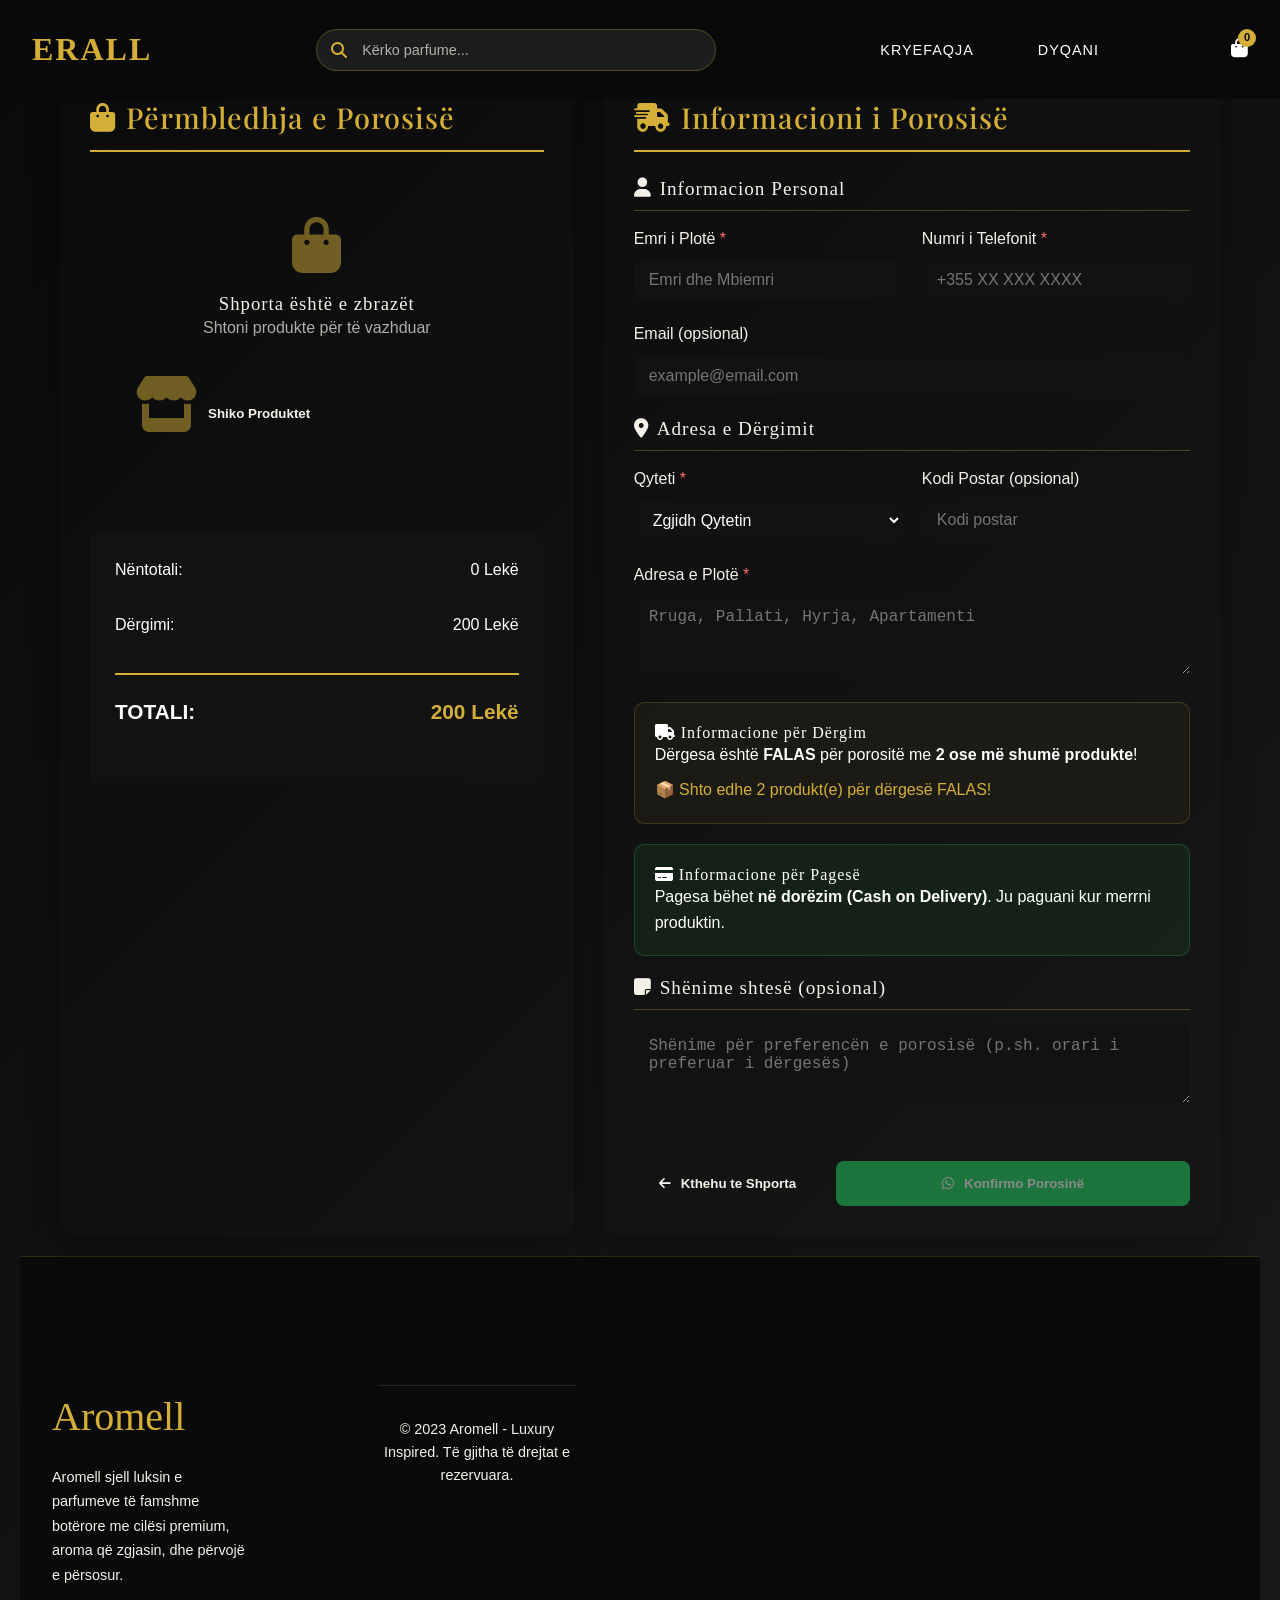
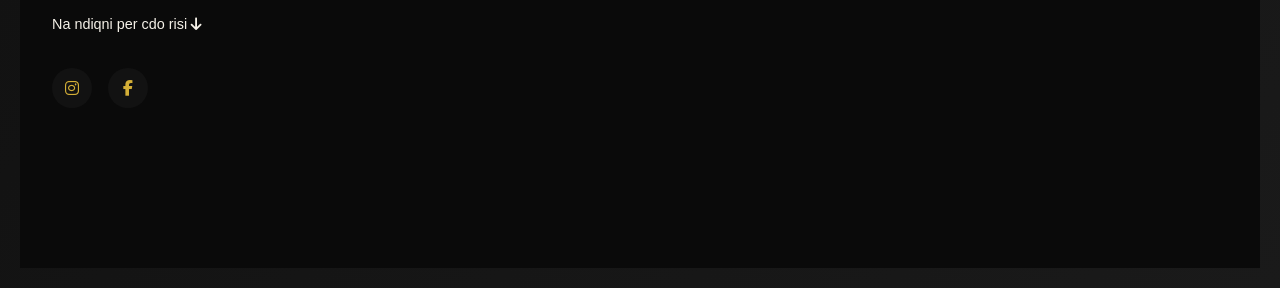
==== commit 8ba6650e: "Update fmt.Println message from 'Hello' to 'Goodbye'" ====
--- a/ERALL/checkout.html
+++ b/ERALL/checkout.html
@@ -9,7 +9,7 @@
     <link href="https://fonts.googleapis.com/css2?family=Playfair+Display:wght@400;700&family=Inter:wght@300;400;500;600&display=swap" rel="stylesheet">
     <link rel="stylesheet" href="css/style.css">
     <style>
-        /* Stilet specifike për checkout */
+        /* Stilet ekzistuese - i mbajmë të njëjta */
         .checkout-page {
             min-height: 100vh;
             background: linear-gradient(135deg, #0a0a0a 0%, #1a1a1a 100%);
@@ -17,33 +17,30 @@
         }
         
         .checkout-container {
-            max-width: 1000px;
+            max-width: 1200px;
             margin: 0 auto;
             padding: 20px;
             display: grid;
-            grid-template-columns: 1fr;
+            grid-template-columns: 1fr 1.2fr;
             gap: 30px;
         }
         
-        /* Form Container */
-        .checkout-form-section {
-            background: var(--color-darker);
-            padding: 30px;
-            border-radius: 15px;
-            border: 1px solid var(--color-border);
-            box-shadow: 0 10px 30px rgba(0, 0, 0, 0.3);
-        }
-        
-        /* Order Summary */
+        @media (max-width: 992px) {
+            .checkout-container {
+                grid-template-columns: 1fr;
+            }
+        }
+        
+        .checkout-form-section,
         .checkout-summary-section {
             background: var(--color-darker);
             padding: 30px;
             border-radius: 15px;
             border: 1px solid var(--color-border);
             box-shadow: 0 10px 30px rgba(0, 0, 0, 0.3);
-        }
-        
-        /* Section Headers */
+            margin-top: 30px;
+        }
+        
         .section-title {
             color: var(--color-gold);
             font-family: 'Playfair Display', serif;
@@ -71,7 +68,6 @@
             margin-top: 0;
         }
         
-        /* Form Elements */
         .form-group {
             margin-bottom: 20px;
         }
@@ -121,8 +117,8 @@
             }
         }
         
-        /* Shipping Info */
-        .shipping-info {
+        .shipping-info,
+        .payment-info {
             background: rgba(212, 175, 55, 0.05);
             border: 1px solid rgba(212, 175, 55, 0.2);
             border-radius: 10px;
@@ -130,55 +126,15 @@
             margin: 20px 0;
         }
         
-        .free-shipping-badge {
-            background: var(--color-gold);
-            color: var(--color-dark);
-            padding: 5px 10px;
-            border-radius: 20px;
-            font-weight: bold;
-            font-size: 0.9rem;
-            margin-left: 10px;
-        }
-        
-        /* Payment Info */
         .payment-info {
             background: rgba(40, 167, 69, 0.1);
-            border: 1px solid rgba(40, 167, 69, 0.3);
-            border-radius: 10px;
-            padding: 20px;
-            margin: 20px 0;
-        }
-        
-        .cod-badge {
-            background: #4CAF50;
-            color: white;
-            padding: 5px 10px;
-            border-radius: 20px;
-            font-weight: bold;
-            font-size: 0.9rem;
-            margin-left: 10px;
-        }
-        
-        /* Order Items */
+            border-color: rgba(40, 167, 69, 0.3);
+        }
+        
         .order-items {
-            max-height: 300px;
+            max-height: 400px;
             overflow-y: auto;
             margin-bottom: 25px;
-            padding-right: 10px;
-        }
-        
-        .order-items::-webkit-scrollbar {
-            width: 6px;
-        }
-        
-        .order-items::-webkit-scrollbar-track {
-            background: var(--color-dark);
-            border-radius: 10px;
-        }
-        
-        .order-items::-webkit-scrollbar-thumb {
-            background: var(--color-gold);
-            border-radius: 10px;
         }
         
         .order-item {
@@ -206,7 +162,6 @@
             background: var(--color-darker);
             border-radius: 6px;
             padding: 5px;
-            border: 1px solid rgba(212, 175, 55, 0.3);
         }
         
         .item-details {
@@ -241,13 +196,11 @@
             font-size: 1.1rem;
         }
         
-        /* Order Total */
         .order-total {
             background: var(--color-dark);
             padding: 25px;
             border-radius: 10px;
             margin-top: 20px;
-            border: 1px solid rgba(212, 175, 55, 0.2);
         }
         
         .total-row {
@@ -271,22 +224,6 @@
             color: var(--color-gold);
         }
         
-        /* Free Items Banner */
-        .free-items-banner {
-            background: linear-gradient(135deg, rgba(212, 175, 55, 0.1) 0%, rgba(212, 175, 55, 0.05) 100%);
-            border: 1px solid rgba(212, 175, 55, 0.3);
-            border-radius: 8px;
-            padding: 15px;
-            margin: 15px 0;
-            text-align: center;
-        }
-        
-        .free-items-banner i {
-            color: var(--color-gold);
-            margin-right: 10px;
-        }
-        
-        /* Checkout Actions */
         .checkout-actions {
             display: flex;
             gap: 15px;
@@ -299,7 +236,6 @@
             .checkout-actions {
                 flex-direction: column;
             }
-            
             .checkout-actions button {
                 width: 100%;
             }
@@ -324,7 +260,6 @@
         .btn-whatsapp:hover {
             background: #1da851;
             transform: translateY(-2px);
-            box-shadow: 0 5px 15px rgba(37, 211, 102, 0.3);
         }
         
         .btn-back {
@@ -347,10 +282,9 @@
             border-color: var(--color-gold);
         }
         
-        /* Error States */
         .error-message {
             color: #ff6b6b;
-            font-size: 0.9rem;
+            font-size: 0.85rem;
             margin-top: 5px;
             display: none;
         }
@@ -361,53 +295,73 @@
             border-color: #ff6b6b;
         }
         
-        /* Empty Cart */
         .empty-cart-message {
             text-align: center;
             padding: 40px 20px;
-            color: var(--color-beige);
-        }
-        
-        .empty-cart-message i {
+        }
+        
+        .confirmation-modal {
+            position: fixed;
+            top: 0;
+            left: 0;
+            width: 100%;
+            height: 100%;
+            background: rgba(0,0,0,0.9);
+            z-index: 10000;
+            display: none;
+            justify-content: center;
+            align-items: center;
+        }
+        
+        .confirmation-modal.active {
+            display: flex;
+        }
+        
+        .confirmation-content {
+            background: var(--color-darker);
+            max-width: 500px;
+            width: 90%;
+            padding: 30px;
+            border-radius: 15px;
+            border: 2px solid var(--color-gold);
+            text-align: center;
+        }
+        
+        .confirmation-content i {
             font-size: 4rem;
+            color: #4CAF50;
+            margin-bottom: 20px;
+        }
+        
+        .order-id {
             color: var(--color-gold);
-            margin-bottom: 20px;
-        }
-        
-        .empty-cart-message h3 {
-            color: var(--color-white);
-            margin-bottom: 10px;
+            font-weight: bold;
+            font-size: 1.2rem;
+            margin: 15px 0;
         }
     </style>
 </head>
 <body class="checkout-page">
-    <!-- Navbar -->
     <div id="navbar-placeholder"></div>
     
     <main class="checkout-container">
         <!-- Order Summary -->
         <div class="checkout-summary-section">
             <h2 class="section-title">
-                <i class="fas fa-shopping-bag"></i><br><br>Përmbledhja e Porosisë
+                <i class="fas fa-shopping-bag"></i> Përmbledhja e Porosisë
             </h2>
             
-            <!-- Order Items -->
-            <div class="order-items" id="orderItems">
-                <!-- Do të mbushët me JavaScript -->
-            </div>
-            
-            <!-- Order Total -->
+            <div class="order-items" id="orderItems"></div>
+            
             <div class="order-total">
                 <div class="total-row">
                     <span>Nëntotali:</span>
                     <span id="subtotalAmount">0 Lekë</span>
                 </div>
-                
                 <div class="total-row">
                     <span>Dërgimi:</span>
                     <span id="shippingAmount">0 Lekë</span>
                 </div>
-                
                 <div class="total-row final">
                     <span>TOTALI:</span>
                     <span class="final-total" id="totalAmount">0 Lekë</span>
@@ -422,62 +376,70 @@
             </h1>
             
             <form id="checkout-form">
-                <!-- Personal Information -->
                 <h3 class="form-section-title">
                     <i class="fas fa-user"></i> Informacion Personal
                 </h3>
                 
-                <div class="form-group required">
-                    <label for="full-name">Emri i Plotë</label>
-                    <input type="text" id="full-name" name="full_name" required 
-                           placeholder="Shkruaj emrin e plotë">
-                    <div class="error-message" id="nameError">Ju lutem shkruani emrin e plotë</div>
-                </div>
-                
                 <div class="form-row">
                     <div class="form-group required">
+                        <label for="full-name">Emri i Plotë</label>
+                        <input type="text" id="full-name" name="full_name" required placeholder="Emri dhe Mbiemri">
+                        <div class="error-message" id="nameError">Ju lutem shkruani emrin e plotë</div>
+                    </div>
+                    
+                    <div class="form-group required">
                         <label for="phone">Numri i Telefonit</label>
-                        <input type="tel" id="phone" name="phone" required 
-                               placeholder="+355 XX XXX XXXX">
+                        <input type="tel" id="phone" name="phone" required placeholder="+355 XX XXX XXXX">
                         <div class="error-message" id="phoneError">Ju lutem shkruani një numër telefoni të vlefshëm</div>
                     </div>
-                    
-                
-                <!-- Shipping Address -->
+                </div>
+                
+                <div class="form-group">
+                    <label for="email">Email (opsional)</label>
+                    <input type="email" id="email" name="email" placeholder="example@email.com">
+                    <div class="error-message" id="emailError">Ju lutem shkruani një email të vlefshëm</div>
+                </div>
+                
                 <h3 class="form-section-title">
                     <i class="fas fa-map-marker-alt"></i> Adresa e Dërgimit
                 </h3>
                 
-                <div class="form-group required">
-                    <label for="city">Qyteti</label>
-                    <select id="city" name="city" required>
-                        <option value="">Zgjidh Qytetin</option>
-                        <option value="tirane">Tiranë</option>
-                        <option value="durres">Durrës</option>
-                        <option value="vlore">Vlorë</option>
-                        <option value="shkoder">Shkodër</option>
-                        <option value="elbasan">Elbasan</option>
-                        <option value="fier">Fier</option>
-                        <option value="korce">Korçë</option>
-                        <option value="berat">Berat</option>
-                        <option value="lushnje">Lushnjë</option>
-                        <option value="kavaje">Kavajë</option>
-                        <option value="other">Tjetër</option>
-                    </select>
-                    <div class="error-message" id="cityError">Ju lutem zgjidhni një qytet</div>
+                <div class="form-row">
+                    <div class="form-group required">
+                        <label for="city">Qyteti</label>
+                        <select id="city" name="city" required>
+                            <option value="">Zgjidh Qytetin</option>
+                            <option value="Tirane">Tiranë</option>
+                            <option value="Durres">Durrës</option>
+                            <option value="Vlore">Vlorë</option>
+                            <option value="Shkoder">Shkodër</option>
+                            <option value="Elbasan">Elbasan</option>
+                            <option value="Fier">Fier</option>
+                            <option value="Korce">Korçë</option>
+                            <option value="Berat">Berat</option>
+                            <option value="Lushnje">Lushnjë</option>
+                            <option value="Kavaje">Kavajë</option>
+                            <option value="Other">Tjetër</option>
+                        </select>
+                        <div class="error-message" id="cityError">Ju lutem zgjidhni një qytet</div>
+                    </div>
+                    
+                    <div class="form-group">
+                        <label for="postal-code">Kodi Postar (opsional)</label>
+                        <input type="text" id="postal-code" name="postal_code" placeholder="Kodi postar">
+                    </div>
                 </div>
                 
                 <div class="form-group required">
                     <label for="address">Adresa e Plotë</label>
-                    <textarea id="address" name="address" rows="3" required 
-                              placeholder="Rruga, Pallati"></textarea>
+                    <textarea id="address" name="address" rows="3" required placeholder="Rruga, Pallati, Hyrja, Apartamenti"></textarea>
                     <div class="error-message" id="addressError">Ju lutem shkruani adresën e plotë</div>
                 </div>
                 
-                <!-- Shipping & Payment Information -->
                 <div class="shipping-info">
                     <h4><i class="fas fa-truck"></i> Informacione për Dërgim</h4>
-                    <p>Dërgesa është <strong>FALAS</strong> për të gjitha porositë me 2 ose më shumë produkte!</p>
+                    <p>Dërgesa është <strong>FALAS</strong> për porositë me <strong>2 ose më shumë produkte</strong>!</p>
+                    <p id="shipping-message" style="margin-top: 10px; color: var(--color-gold);"></p>
                 </div>
                 
                 <div class="payment-info">
@@ -485,36 +447,44 @@
                     <p>Pagesa bëhet <strong>në dorëzim (Cash on Delivery)</strong>. Ju paguani kur merrni produktin.</p>
                 </div>
                 
-                <!-- Notes -->
                 <h3 class="form-section-title">
                     <i class="fas fa-sticky-note"></i> Shënime shtesë (opsional)
                 </h3>
                 
                 <div class="form-group">
-                    <textarea id="notes" name="notes" rows="3" 
-                              placeholder="Shënime për preferencën e porosisë."></textarea>
-                </div>
-                
-                <!-- Checkout Actions -->
+                    <textarea id="notes" name="notes" rows="3" placeholder="Shënime për preferencën e porosisë (p.sh. orari i preferuar i dërgesës)"></textarea>
+                </div>
+                
                 <div class="checkout-actions">
                     <button type="button" class="btn-back" id="backToCartBtn">
                         <i class="fas fa-arrow-left"></i> Kthehu te Shporta
                     </button>
-                    
                     <button type="button" class="btn-whatsapp" id="whatsappBtn">
-                        <i class="fa fa-paper-plane"></i> Dërgo Porosinë
+                        <i class="fab fa-whatsapp"></i> Konfirmo Porosinë
                     </button>
                 </div>
             </form>
         </div>
     </main>
     
-    <!-- Footer -->
     <div id="footer-placeholder"></div>
     
-    <!-- JavaScript -->
+    <!-- Confirmation Modal -->
+    <div class="confirmation-modal" id="confirmationModal">
+        <div class="confirmation-content">
+            <i class="fas fa-check-circle"></i>
+            <h2 style="color: var(--color-gold);">Porosia u Regjistrua!</h2>
+            <p>Porosia juaj është regjistruar me sukses.</p>
+            <div class="order-id" id="modalOrderId"></div>
+            <p>Një përfaqësues do t'ju kontaktojë për konfirmim.</p>
+            <button class="btn btn-primary" onclick="closeConfirmationAndRedirect()" style="margin-top: 20px;">
+                <i class="fas fa-home"></i> Kthehu te Kryefaqja
+            </button>
+        </div>
+    </div>
+    
     <script>
-        // Import cart functions nga cart.js
+        // Helper functions
         function getCart() {
             return JSON.parse(localStorage.getItem('aromexa-cart')) || [];
         }
@@ -523,33 +493,17 @@
             localStorage.setItem('aromexa-cart', JSON.stringify(cart));
         }
         
-        // Initialize checkout page
-        document.addEventListener('DOMContentLoaded', function() {
-            loadCheckoutData();
-            setupEventListeners();
-            loadNavbarAndFooter();
-        });
-        
-        // Load navbar and footer
-        function loadNavbarAndFooter() {
-            // Load navbar
-            fetch('components/navbar.html')
-                .then(response => response.text())
-                .then(html => {
-                    document.getElementById('navbar-placeholder').innerHTML = html;
-                })
-                .catch(error => console.error('Error loading navbar:', error));
-            
-            // Load footer
-            fetch('components/footer.html')
-                .then(response => response.text())
-                .then(html => {
-                    document.getElementById('footer-placeholder').innerHTML = html;
-                })
-                .catch(error => console.error('Error loading footer:', error));
-        }
-        
-        // Load cart data and update display
+        function saveOrder(order) {
+            const orders = JSON.parse(localStorage.getItem('aromexa-orders')) || [];
+            orders.push(order);
+            localStorage.setItem('aromexa-orders', JSON.stringify(orders));
+        }
+        
+        function generateOrderId() {
+            return 'ERALL-' + Date.now().toString().slice(-8) + '-' + Math.floor(Math.random() * 1000);
+        }
+        
+        // Load checkout data
         function loadCheckoutData() {
             const cart = getCart();
             const orderItemsContainer = document.getElementById('orderItems');
@@ -565,9 +519,14 @@
                         </button>
                     </div>
                 `;
+                document.getElementById('whatsappBtn').disabled = true;
+                document.getElementById('whatsappBtn').style.opacity = '0.5';
                 updateOrderSummary(0);
                 return;
             }
+            
+            document.getElementById('whatsappBtn').disabled = false;
+            document.getElementById('whatsappBtn').style.opacity = '1';
             
             let itemsHTML = '';
             let subtotal = 0;
@@ -579,7 +538,7 @@
                 itemsHTML += `
                     <div class="order-item">
                         <div class="item-info">
-                            <img src="${item.image}" alt="${item.name}" class="item-image">
+                            <img src="${item.image}" alt="${item.name}" class="item-image" onerror="this.src='images/comingsoon.avif'">
                             <div class="item-details">
                                 <div class="item-name">${item.name}</div>
                                 <div class="item-category">${item.category}</div>
@@ -597,159 +556,37 @@
             updateOrderSummary(subtotal);
         }
         
-        // Update order summary
         function updateOrderSummary(subtotal) {
-            // Dërgesa është falas për 2+ produkte
             const cart = getCart();
             const totalItems = cart.reduce((sum, item) => sum + item.quantity, 0);
             let shippingCost = 0;
-            
-            // Nëse ka më pak se 2 produkte, shto dërgesë 200 Lekë
-            if (totalItems < 2) {
+            let shippingMessage = '';
+            
+            // RREGULLIMI I MADH: Dërgesa falas për 2 ose më shumë produkte
+            if (totalItems >= 2) {
+                shippingCost = 0;
+                shippingMessage = '🎉 Dërgesa është FALAS për këtë porosi!';
+            } else {
                 shippingCost = 200;
+                shippingMessage = `📦 Shto edhe ${2 - totalItems} produkt(e) për dërgesë FALAS!`;
             }
             
             const total = subtotal + shippingCost;
             
-            // Update display
             document.getElementById('subtotalAmount').textContent = `${subtotal.toLocaleString()} Lekë`;
-            document.getElementById('shippingAmount').textContent = `${shippingCost.toLocaleString()} Lekë`;
+            document.getElementById('shippingAmount').textContent = shippingCost === 0 ? 'FALAS' : `${shippingCost.toLocaleString()} Lekë`;
             document.getElementById('totalAmount').textContent = `${total.toLocaleString()} Lekë`;
-        }
-        
-        // Setup event listeners
-        function setupEventListeners() {
-            // Back to cart button
-            document.getElementById('backToCartBtn').addEventListener('click', function() {
-                window.location.href = 'shop.html?view=cart';
-            });
-            
-            // WhatsApp button
-            document.getElementById('whatsappBtn').addEventListener('click', sendToWhatsApp);
-            
-            // Form submission (vetëm për validim)
-            document.getElementById('checkout-form').addEventListener('submit', function(e) {
-                e.preventDefault();
-                // Vetëm validim, nuk ruhet porosia
-                validateForm();
-            });
-        }
-        
-        // Send order to WhatsApp
-        function sendToWhatsApp() {
-            console.log("Dërgo në WhatsApp u thirr!");
-            
-            // Validojmë formën
-            if (!validateForm()) {
-                console.log("Validimi i formës dështoi!");
-                alert('Ju lutem plotësoni të gjitha fushat e detyrueshme!');
-                return;
-            }
-            
-            // Marrim të dhënat nga forma
-            const formData = getFormData();
-            console.log("Të dhënat nga forma:", formData);
-            
-            // Marrim shportën
-            const cart = getCart();
-            console.log("Produktet në shportë:", cart);
-            
-            if (cart.length === 0) {
-                alert('Shporta është e zbrazët! Shtoni produkte për të vazhduar.');
-                return;
-            }
-            
-            // Krijojmë mesazhin për WhatsApp
-            let message = `📦 *POROSIA*\n\n`;
-            
-            // Informacioni personal
-            message += `👤 *INFORMACION PERSONAL*\n`;
-            message += `Emri: ${formData.full_name}\n`;
-            message += `Telefon: ${formData.phone}\n`;
-            if (formData.email) message += `Email: ${formData.email}\n`;
-            
-            // Adresa
-            message += `\n📍 *ADRESA E DËRGIMIT*\n`;
-            const citySelect = document.getElementById('city');
-            const selectedCity = citySelect.options[citySelect.selectedIndex].text;
-            message += `Qyteti: ${selectedCity}\n`;
-            message += `Adresa: ${formData.address}\n`;
-            if (formData.postal_code) message += `Kodi Postar: ${formData.postal_code}\n`;
-            
-            // Produktet
-            message += `\n🛒 *PRODUKTET*\n`;
-            let subtotal = 0;
-            let totalItems = 0;
-            
-            cart.forEach(item => {
-                const itemTotal = item.price * item.quantity;
-                subtotal += itemTotal;
-                totalItems += item.quantity;
-                message += `➤ ${item.quantity}x ${item.name}\n`;
-                message += `   ${item.price.toLocaleString()} Lekë × ${item.quantity} = ${itemTotal.toLocaleString()} Lekë\n`;
-            });
-            
-            // Llogaritja e dërgesës
-            let shippingCost = 0;
-            if (totalItems < 2) {
-                shippingCost = 200;
-            }
-            
-            const total = subtotal + shippingCost;
-            
-            // Totali
-            message += `\n💰 *PËRMBLEDHJE FINANCIARE*\n`;
-            message += `Nëntotali: ${subtotal.toLocaleString()} Lekë\n`;
-            message += `Dërgimi: ${shippingCost.toLocaleString()} Lekë\n`;
-            
-            // Informacion për dërgesë falas
-            if (totalItems >= 2) {
-                message += `🎁 *DËRGESË FALAS* (për 2+ produkte)\n`;
-            }
-            
-            message += `*TOTALI: ${total.toLocaleString()} Lekë*\n`;
-            
-            // Metoda e pagesës
-            message += `\n💳 *METODA E PAGESËS*\n`;
-            message += `Cash on Delivery (Pagesa në dorëzim)\n`;
-            
-            // Shënime
-            if (formData.notes && formData.notes.trim() !== '') {
-                message += `\n📝 *SHËNIME*\n`;
-                message += `${formData.notes}\n`;
-            }
-            
-            // Data
-            message += `\n📅 *DATA*\n`;
-            const now = new Date();
-            const dateStr = now.toLocaleDateString('sq-AL');
-            const timeStr = now.toLocaleTimeString('sq-AL', {hour: '2-digit', minute:'2-digit'});
-            message += `${dateStr} - ${timeStr}\n`;
-            
-            console.log("Mesazhi për WhatsApp:", message);
-            
-            // Kodojmë mesazhin për URL
-            const encodedMessage = encodeURIComponent(message);
-            
-            // Numri i WhatsApp (ZËVENDËSOJE ME NUMRIN TËND!)
-            const phoneNumber = "355694707750"; // <-- NDRYSHO KËTË NUMËR!
-            
-            // Krijojmë URL-në e WhatsApp
-            const whatsappURL = `https://wa.me/${phoneNumber}?text=${encodedMessage}`;
-            console.log("URL për WhatsApp:", whatsappURL);
-            
-            // Hapim WhatsApp
-            window.open(whatsappURL, '_blank');
-            
-            // Tregojmë një njoftim
-            alert('WhatsApp po hapet... Ju lutem dërgoni mesazhin për të konfirmuar porosinë.');
-        }
-        
-        // Validimi i formës
+            
+            const shippingMsgElement = document.getElementById('shipping-message');
+            if (shippingMsgElement) {
+                shippingMsgElement.innerHTML = shippingMessage;
+                shippingMsgElement.style.color = shippingCost === 0 ? '#4CAF50' : 'var(--color-gold)';
+            }
+        }
+        
         function validateForm() {
             let isValid = true;
             
-            // Clear previous errors
             document.querySelectorAll('.error-message').forEach(error => {
                 error.style.display = 'none';
             });
@@ -757,63 +594,215 @@
                 group.classList.remove('has-error');
             });
             
-            // Validate full name
             const fullName = document.getElementById('full-name').value.trim();
             if (!fullName) {
                 document.getElementById('nameError').style.display = 'block';
-                document.querySelector('#full-name').parentElement.classList.add('has-error');
+                document.querySelector('#full-name').closest('.form-group').classList.add('has-error');
                 isValid = false;
             }
             
-            // Validate phone
             const phone = document.getElementById('phone').value.trim();
             const phoneRegex = /^[+0-9\s\-\(\)]{8,}$/;
             if (!phone || !phoneRegex.test(phone)) {
                 document.getElementById('phoneError').style.display = 'block';
-                document.querySelector('#phone').parentElement.classList.add('has-error');
+                document.querySelector('#phone').closest('.form-group').classList.add('has-error');
                 isValid = false;
             }
             
-            // Validate email if provided
-           
-            
-            // Validate city
+            const email = document.getElementById('email').value.trim();
+            if (email) {
+                const emailRegex = /^[^\s@]+@[^\s@]+\.[^\s@]+$/;
+                if (!emailRegex.test(email)) {
+                    document.getElementById('emailError').style.display = 'block';
+                    document.querySelector('#email').closest('.form-group').classList.add('has-error');
+                    isValid = false;
+                }
+            }
+            
             const city = document.getElementById('city').value;
             if (!city) {
                 document.getElementById('cityError').style.display = 'block';
-                document.querySelector('#city').parentElement.classList.add('has-error');
+                document.querySelector('#city').closest('.form-group').classList.add('has-error');
                 isValid = false;
             }
             
-            // Validate address
             const address = document.getElementById('address').value.trim();
             if (!address) {
                 document.getElementById('addressError').style.display = 'block';
-                document.querySelector('#address').parentElement.classList.add('has-error');
+                document.querySelector('#address').closest('.form-group').classList.add('has-error');
                 isValid = false;
             }
             
             return isValid;
         }
         
-        // Marrja e të dhënave nga forma
         function getFormData() {
-            const form = document.getElementById('checkout-form');
-            const formData = new FormData(form);
-            const data = {};
-            
-            for (let [key, value] of formData.entries()) {
-                data[key] = value;
-            }
-            
-            return data;
-        }
-        
-        // Validimi i email
-        function isValidEmail(email) {
-            const emailRegex = /^[^\s@]+@[^\s@]+\.[^\s@]+$/;
-            return emailRegex.test(email);
-        }
+            return {
+                full_name: document.getElementById('full-name').value.trim(),
+                phone: document.getElementById('phone').value.trim(),
+                email: document.getElementById('email').value.trim(),
+                city: document.getElementById('city').value,
+                address: document.getElementById('address').value.trim(),
+                postal_code: document.getElementById('postal-code').value.trim(),
+                notes: document.getElementById('notes').value.trim()
+            };
+        }
+        
+        function sendToWhatsApp() {
+        if (!validateForm()) {
+            alert('Ju lutem plotësoni të gjitha fushat e detyrueshme!');
+            return;
+        }
+        
+        const cart = getCart();
+        if (cart.length === 0) {
+            alert('Shporta është e zbrazët!');
+            return;
+        }
+        
+        const formData = getFormData();
+        const totalItems = cart.reduce((sum, item) => sum + item.quantity, 0);
+        let subtotal = 0;
+        
+        cart.forEach(item => {
+            subtotal += item.price * item.quantity;
+        });
+        
+        const shippingCost = totalItems >= 2 ? 0 : 200;
+        const total = subtotal + shippingCost;
+        const orderId = generateOrderId();
+        
+        // Ruaj porosinë
+        const order = {
+            id: orderId,
+            date: new Date().toISOString(),
+            customer: formData,
+            items: cart.map(item => ({
+                id: item.id,
+                name: item.name,
+                price: item.price,
+                quantity: item.quantity,
+                total: item.price * item.quantity
+            })),
+            subtotal: subtotal,
+            shipping: shippingCost,
+            total: total,
+            status: 'pending'
+        };
+        
+        saveOrder(order);
+        
+        // Krijo mesazhin e bukur për WhatsApp
+        let message = `🛍️ *🎯 POROSI E RE - ERALL* 🎯\n\n`;
+        message += `┌─────────────────────────────┐\n`;
+        message += `│ 📋 *ID e Porosisë:* ${orderId}    │\n`;
+        message += `│ 📅 *Data:* ${new Date().toLocaleString('sq-AL')} │\n`;
+        message += `└─────────────────────────────┘\n\n`;
+        
+        message += `👤 *📝 INFORMACIONI I KLIENTIT*\n`;
+        message += `├ ✨ Emri: ${formData.full_name}\n`;
+        message += `├ 📞 Telefon: ${formData.phone}\n`;
+        if (formData.email) message += `├ ✉️ Email: ${formData.email}\n`;
+        
+        message += `\n📍 *🏠 ADRESA*\n`;
+        message += `├ 🌆 Qyteti: ${formData.city}\n`;
+        message += `├ 🏠 Adresa: ${formData.address}\n`;
+        if (formData.postal_code) message += `├ 📮 Kodi Postar: ${formData.postal_code}\n`;
+        
+        message += `\n🛒 *✨ PRODUKTET (${totalItems} artikuj)* ✨\n`;
+        cart.forEach((item, index) => {
+            const itemTotal = item.price * item.quantity;
+            message += `${index + 1}. *${item.name}*\n`;
+            message += `   └ Sasia: ${item.quantity} × ${item.price.toLocaleString()} Lekë = *${itemTotal.toLocaleString()} Lekë*\n`;
+        });
+        
+        message += `\n💰 *💵 PËRMBLEDHJA FINANCIARE*\n`;
+        message += `├ 💎 Nëntotali: ${subtotal.toLocaleString()} Lekë\n`;
+        message += `├ 🚚 Dërgesa: ${shippingCost === 0 ? '🎉 FALAS 🎉' : shippingCost.toLocaleString() + ' Lekë'}\n`;
+        message += `└ *🔹 TOTALI: ${total.toLocaleString()} Lekë 🔹*\n`;
+        
+        if (totalItems >= 2) {
+            message += `\n🎁 *✅ DËRGESA FALAS APLIKUAR!* ✅🎁\n`;
+        } else {
+            const needed = 2 - totalItems;
+            message += `\n⚠️ *💡 Shto edhe ${needed} produkt(e) për dërgesë FALAS!* 💡⚠️\n`;
+        }
+        
+        message += `\n💳 *💳 METODA E PAGESËS*\n`;
+        message += `└ Cash on Delivery (në dorëzim)\n`;
+        
+        if (formData.notes) {
+            message += `\n📝 *📌 SHËNIME SHTESË*\n`;
+            message += `└ ${formData.notes}\n`;
+        }
+        
+        message += `\n✅ *⏳ STATUSI:* Në pritje të konfirmimit\n`;
+        message += `*Faleminderit për besimin! 🙏*`;
+        
+        const encodedMessage = encodeURIComponent(message);
+        const phoneNumber = "355694707750";
+        const whatsappURL = `https://wa.me/${phoneNumber}?text=${encodedMessage}`;
+        
+        showConfirmationModal(orderId);
+        window.open(whatsappURL, '_blank');
+        saveCart([]);
+        
+        if (typeof updateCartCount === 'function') {
+            updateCartCount();
+        }
+    }
+        
+        function showConfirmationModal(orderId) {
+            const modal = document.getElementById('confirmationModal');
+            const orderIdSpan = document.getElementById('modalOrderId');
+            orderIdSpan.textContent = orderId;
+            modal.classList.add('active');
+        }
+        
+        function closeConfirmationAndRedirect() {
+            const modal = document.getElementById('confirmationModal');
+            modal.classList.remove('active');
+            window.location.href = 'index.html';
+        }
+        
+        function setupEventListeners() {
+            document.getElementById('backToCartBtn').addEventListener('click', function() {
+                window.location.href = 'shop.html?view=cart';
+            });
+            
+            document.getElementById('whatsappBtn').addEventListener('click', sendToWhatsApp);
+            
+            document.getElementById('city').addEventListener('change', function() {
+                const cart = getCart();
+                const totalItems = cart.reduce((sum, item) => sum + item.quantity, 0);
+                updateOrderSummary(cart.reduce((sum, item) => sum + (item.price * item.quantity), 0));
+            });
+        }
+        
+        function loadNavbarAndFooter() {
+            fetch('components/navbar.html')
+                .then(response => response.text())
+                .then(html => {
+                    document.getElementById('navbar-placeholder').innerHTML = html;
+                    if (typeof updateCartCount === 'function') {
+                        setTimeout(updateCartCount, 100);
+                    }
+                })
+                .catch(error => console.error('Error loading navbar:', error));
+            
+            fetch('components/footer.html')
+                .then(response => response.text())
+                .then(html => {
+                    document.getElementById('footer-placeholder').innerHTML = html;
+                })
+                .catch(error => console.error('Error loading footer:', error));
+        }
+        
+        document.addEventListener('DOMContentLoaded', function() {
+            loadCheckoutData();
+            setupEventListeners();
+            loadNavbarAndFooter();
+        });
     </script>
 </body>
-</html>+</html>
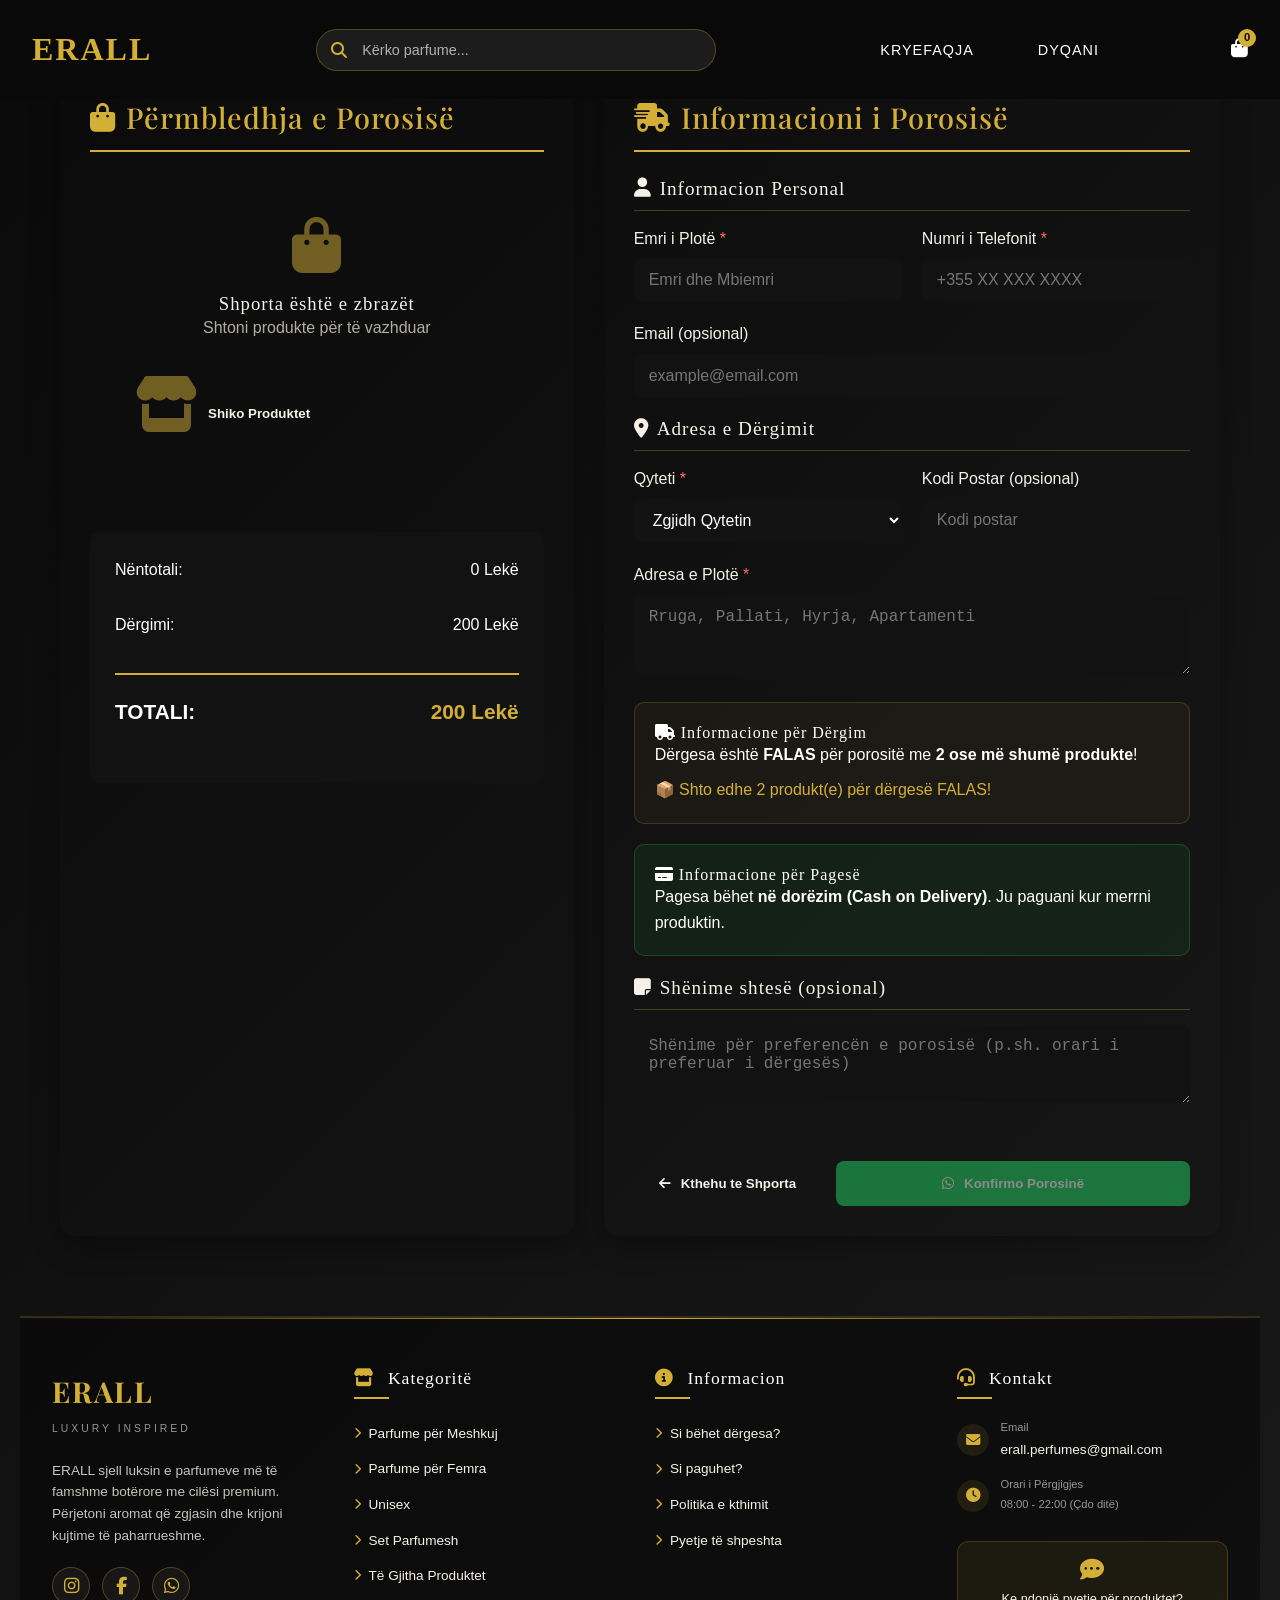
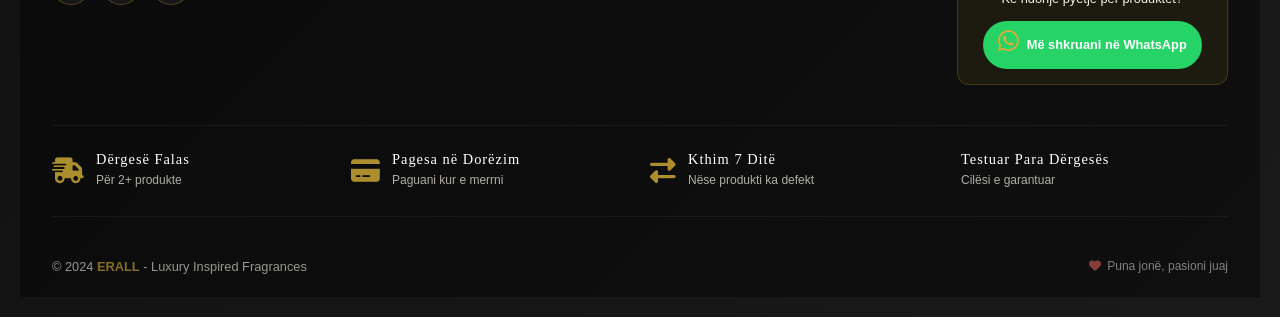
==== commit 11835ac3: "Install Vercel Web Analytics # Vercel Web Analytics Installation Report  ## Summary Successfully ins" ====
--- a/ERALL/checkout.html
+++ b/ERALL/checkout.html
@@ -1,808 +1,813 @@
-<!DOCTYPE html>
-<html lang="sq">
-<head>
-    <meta charset="UTF-8">
-    <meta name="viewport" content="width=device-width, initial-scale=1.0">
-    <title>Checkout - ERALL</title>
-    <link rel="icon" href="images/img.png">
-    <link rel="stylesheet" href="https://cdnjs.cloudflare.com/ajax/libs/font-awesome/6.4.0/css/all.min.css">
-    <link href="https://fonts.googleapis.com/css2?family=Playfair+Display:wght@400;700&family=Inter:wght@300;400;500;600&display=swap" rel="stylesheet">
-    <link rel="stylesheet" href="css/style.css">
-    <style>
-        /* Stilet ekzistuese - i mbajmë të njëjta */
-        .checkout-page {
-            min-height: 100vh;
-            background: linear-gradient(135deg, #0a0a0a 0%, #1a1a1a 100%);
-            padding: 20px;
-        }
-        
-        .checkout-container {
-            max-width: 1200px;
-            margin: 0 auto;
-            padding: 20px;
-            display: grid;
-            grid-template-columns: 1fr 1.2fr;
-            gap: 30px;
-        }
-        
-        @media (max-width: 992px) {
-            .checkout-container {
-                grid-template-columns: 1fr;
-            }
-        }
-        
-        .checkout-form-section,
-        .checkout-summary-section {
-            background: var(--color-darker);
-            padding: 30px;
-            border-radius: 15px;
-            border: 1px solid var(--color-border);
-            box-shadow: 0 10px 30px rgba(0, 0, 0, 0.3);
-            margin-top: 30px;
-        }
-        
-        .section-title {
-            color: var(--color-gold);
-            font-family: 'Playfair Display', serif;
-            font-size: 1.8rem;
-            margin-bottom: 25px;
-            padding-bottom: 15px;
-            border-bottom: 2px solid var(--color-gold);
-            display: flex;
-            align-items: center;
-            gap: 10px;
-        }
-        
-        .form-section-title {
-            color: var(--color-beige);
-            font-size: 1.2rem;
-            margin: 20px 0 15px;
-            padding-bottom: 10px;
-            border-bottom: 1px solid rgba(212, 175, 55, 0.3);
-            display: flex;
-            align-items: center;
-            gap: 8px;
-        }
-        
-        .form-section-title:first-child {
-            margin-top: 0;
-        }
-        
-        .form-group {
-            margin-bottom: 20px;
-        }
-        
-        .form-group label {
-            display: block;
-            margin-bottom: 8px;
-            color: var(--color-beige);
-            font-weight: 500;
-        }
-        
-        .form-group.required label::after {
-            content: " *";
-            color: #ff6b6b;
-        }
-        
-        .form-group input,
-        .form-group select,
-        .form-group textarea {
-            width: 100%;
-            padding: 12px 15px;
-            background: var(--color-dark);
-            border: 1px solid var(--color-border);
-            border-radius: 8px;
-            color: var(--color-white);
-            font-size: 16px;
-            transition: all 0.3s;
-        }
-        
-        .form-group input:focus,
-        .form-group select:focus,
-        .form-group textarea:focus {
-            outline: none;
-            border-color: var(--color-gold);
-            box-shadow: 0 0 0 2px rgba(212, 175, 55, 0.1);
-        }
-        
-        .form-row {
-            display: grid;
-            grid-template-columns: 1fr 1fr;
-            gap: 20px;
-        }
-        
-        @media (max-width: 768px) {
-            .form-row {
-                grid-template-columns: 1fr;
-            }
-        }
-        
-        .shipping-info,
-        .payment-info {
-            background: rgba(212, 175, 55, 0.05);
-            border: 1px solid rgba(212, 175, 55, 0.2);
-            border-radius: 10px;
-            padding: 20px;
-            margin: 20px 0;
-        }
-        
-        .payment-info {
-            background: rgba(40, 167, 69, 0.1);
-            border-color: rgba(40, 167, 69, 0.3);
-        }
-        
-        .order-items {
-            max-height: 400px;
-            overflow-y: auto;
-            margin-bottom: 25px;
-        }
-        
-        .order-item {
-            display: flex;
-            justify-content: space-between;
-            align-items: center;
-            padding: 15px;
-            background: var(--color-dark);
-            border-radius: 8px;
-            margin-bottom: 10px;
-            border: 1px solid var(--color-border);
-        }
-        
-        .item-info {
-            display: flex;
-            align-items: center;
-            gap: 15px;
-            flex: 1;
-        }
-        
-        .item-image {
-            width: 60px;
-            height: 60px;
-            object-fit: contain;
-            background: var(--color-darker);
-            border-radius: 6px;
-            padding: 5px;
-        }
-        
-        .item-details {
-            flex: 1;
-        }
-        
-        .item-name {
-            font-weight: 500;
-            color: var(--color-white);
-            margin-bottom: 5px;
-        }
-        
-        .item-category {
-            font-size: 0.85rem;
-            color: var(--color-beige);
-            opacity: 0.7;
-        }
-        
-        .item-quantity-price {
-            text-align: right;
-        }
-        
-        .item-quantity-price span {
-            display: block;
-            margin-bottom: 5px;
-            color: var(--color-beige);
-        }
-        
-        .item-total {
-            font-weight: 600;
-            color: var(--color-gold);
-            font-size: 1.1rem;
-        }
-        
-        .order-total {
-            background: var(--color-dark);
-            padding: 25px;
-            border-radius: 10px;
-            margin-top: 20px;
-        }
-        
-        .total-row {
-            display: flex;
-            justify-content: space-between;
-            margin-bottom: 15px;
-            padding-bottom: 15px;
-            border-bottom: 1px dashed var(--color-border);
-        }
-        
-        .total-row.final {
-            font-size: 1.3rem;
-            font-weight: 600;
-            border-top: 2px solid var(--color-gold);
-            border-bottom: none;
-            padding-top: 20px;
-            margin-top: 20px;
-        }
-        
-        .final-total {
-            color: var(--color-gold);
-        }
-        
-        .checkout-actions {
-            display: flex;
-            gap: 15px;
-            margin-top: 30px;
-            padding-top: 20px;
-            border-top: 1px solid var(--color-border);
-        }
-        
-        @media (max-width: 768px) {
-            .checkout-actions {
-                flex-direction: column;
-            }
-            .checkout-actions button {
-                width: 100%;
-            }
-        }
-        
-        .btn-whatsapp {
-            background: #25D366;
-            color: white;
-            border: none;
-            padding: 15px 25px;
-            border-radius: 8px;
-            font-weight: 600;
-            cursor: pointer;
-            display: flex;
-            align-items: center;
-            justify-content: center;
-            gap: 10px;
-            transition: all 0.3s;
-            flex: 1;
-        }
-        
-        .btn-whatsapp:hover {
-            background: #1da851;
-            transform: translateY(-2px);
-        }
-        
-        .btn-back {
-            background: transparent;
-            color: var(--color-beige);
-            border: 1px solid var(--color-border);
-            padding: 15px 25px;
-            border-radius: 8px;
-            font-weight: 600;
-            cursor: pointer;
-            display: flex;
-            align-items: center;
-            justify-content: center;
-            gap: 10px;
-            transition: all 0.3s;
-        }
-        
-        .btn-back:hover {
-            background: var(--color-dark);
-            border-color: var(--color-gold);
-        }
-        
-        .error-message {
-            color: #ff6b6b;
-            font-size: 0.85rem;
-            margin-top: 5px;
-            display: none;
-        }
-        
-        .has-error input,
-        .has-error select,
-        .has-error textarea {
-            border-color: #ff6b6b;
-        }
-        
-        .empty-cart-message {
-            text-align: center;
-            padding: 40px 20px;
-        }
-        
-        .confirmation-modal {
-            position: fixed;
-            top: 0;
-            left: 0;
-            width: 100%;
-            height: 100%;
-            background: rgba(0,0,0,0.9);
-            z-index: 10000;
-            display: none;
-            justify-content: center;
-            align-items: center;
-        }
-        
-        .confirmation-modal.active {
-            display: flex;
-        }
-        
-        .confirmation-content {
-            background: var(--color-darker);
-            max-width: 500px;
-            width: 90%;
-            padding: 30px;
-            border-radius: 15px;
-            border: 2px solid var(--color-gold);
-            text-align: center;
-        }
-        
-        .confirmation-content i {
-            font-size: 4rem;
-            color: #4CAF50;
-            margin-bottom: 20px;
-        }
-        
-        .order-id {
-            color: var(--color-gold);
-            font-weight: bold;
-            font-size: 1.2rem;
-            margin: 15px 0;
-        }
-    </style>
-</head>
-<body class="checkout-page">
-    <div id="navbar-placeholder"></div>
-    
-    <main class="checkout-container">
-        <!-- Order Summary -->
-        <div class="checkout-summary-section">
-            <h2 class="section-title">
-                <i class="fas fa-shopping-bag"></i> Përmbledhja e Porosisë
-            </h2>
-            
-            <div class="order-items" id="orderItems"></div>
-            
-            <div class="order-total">
-                <div class="total-row">
-                    <span>Nëntotali:</span>
-                    <span id="subtotalAmount">0 Lekë</span>
-                </div>
-                <div class="total-row">
-                    <span>Dërgimi:</span>
-                    <span id="shippingAmount">0 Lekë</span>
-                </div>
-                <div class="total-row final">
-                    <span>TOTALI:</span>
-                    <span class="final-total" id="totalAmount">0 Lekë</span>
-                </div>
-            </div>
-        </div>
-        
-        <!-- Checkout Form -->
-        <div class="checkout-form-section">
-            <h1 class="section-title">
-                <i class="fas fa-shipping-fast"></i> Informacioni i Porosisë
-            </h1>
-            
-            <form id="checkout-form">
-                <h3 class="form-section-title">
-                    <i class="fas fa-user"></i> Informacion Personal
-                </h3>
-                
-                <div class="form-row">
-                    <div class="form-group required">
-                        <label for="full-name">Emri i Plotë</label>
-                        <input type="text" id="full-name" name="full_name" required placeholder="Emri dhe Mbiemri">
-                        <div class="error-message" id="nameError">Ju lutem shkruani emrin e plotë</div>
-                    </div>
-                    
-                    <div class="form-group required">
-                        <label for="phone">Numri i Telefonit</label>
-                        <input type="tel" id="phone" name="phone" required placeholder="+355 XX XXX XXXX">
-                        <div class="error-message" id="phoneError">Ju lutem shkruani një numër telefoni të vlefshëm</div>
-                    </div>
-                </div>
-                
-                <div class="form-group">
-                    <label for="email">Email (opsional)</label>
-                    <input type="email" id="email" name="email" placeholder="example@email.com">
-                    <div class="error-message" id="emailError">Ju lutem shkruani një email të vlefshëm</div>
-                </div>
-                
-                <h3 class="form-section-title">
-                    <i class="fas fa-map-marker-alt"></i> Adresa e Dërgimit
-                </h3>
-                
-                <div class="form-row">
-                    <div class="form-group required">
-                        <label for="city">Qyteti</label>
-                        <select id="city" name="city" required>
-                            <option value="">Zgjidh Qytetin</option>
-                            <option value="Tirane">Tiranë</option>
-                            <option value="Durres">Durrës</option>
-                            <option value="Vlore">Vlorë</option>
-                            <option value="Shkoder">Shkodër</option>
-                            <option value="Elbasan">Elbasan</option>
-                            <option value="Fier">Fier</option>
-                            <option value="Korce">Korçë</option>
-                            <option value="Berat">Berat</option>
-                            <option value="Lushnje">Lushnjë</option>
-                            <option value="Kavaje">Kavajë</option>
-                            <option value="Other">Tjetër</option>
-                        </select>
-                        <div class="error-message" id="cityError">Ju lutem zgjidhni një qytet</div>
-                    </div>
-                    
-                    <div class="form-group">
-                        <label for="postal-code">Kodi Postar (opsional)</label>
-                        <input type="text" id="postal-code" name="postal_code" placeholder="Kodi postar">
-                    </div>
-                </div>
-                
-                <div class="form-group required">
-                    <label for="address">Adresa e Plotë</label>
-                    <textarea id="address" name="address" rows="3" required placeholder="Rruga, Pallati, Hyrja, Apartamenti"></textarea>
-                    <div class="error-message" id="addressError">Ju lutem shkruani adresën e plotë</div>
-                </div>
-                
-                <div class="shipping-info">
-                    <h4><i class="fas fa-truck"></i> Informacione për Dërgim</h4>
-                    <p>Dërgesa është <strong>FALAS</strong> për porositë me <strong>2 ose më shumë produkte</strong>!</p>
-                    <p id="shipping-message" style="margin-top: 10px; color: var(--color-gold);"></p>
-                </div>
-                
-                <div class="payment-info">
-                    <h4><i class="fas fa-credit-card"></i> Informacione për Pagesë</h4>
-                    <p>Pagesa bëhet <strong>në dorëzim (Cash on Delivery)</strong>. Ju paguani kur merrni produktin.</p>
-                </div>
-                
-                <h3 class="form-section-title">
-                    <i class="fas fa-sticky-note"></i> Shënime shtesë (opsional)
-                </h3>
-                
-                <div class="form-group">
-                    <textarea id="notes" name="notes" rows="3" placeholder="Shënime për preferencën e porosisë (p.sh. orari i preferuar i dërgesës)"></textarea>
-                </div>
-                
-                <div class="checkout-actions">
-                    <button type="button" class="btn-back" id="backToCartBtn">
-                        <i class="fas fa-arrow-left"></i> Kthehu te Shporta
-                    </button>
-                    <button type="button" class="btn-whatsapp" id="whatsappBtn">
-                        <i class="fab fa-whatsapp"></i> Konfirmo Porosinë
-                    </button>
-                </div>
-            </form>
-        </div>
-    </main>
-    
-    <div id="footer-placeholder"></div>
-    
-    <!-- Confirmation Modal -->
-    <div class="confirmation-modal" id="confirmationModal">
-        <div class="confirmation-content">
-            <i class="fas fa-check-circle"></i>
-            <h2 style="color: var(--color-gold);">Porosia u Regjistrua!</h2>
-            <p>Porosia juaj është regjistruar me sukses.</p>
-            <div class="order-id" id="modalOrderId"></div>
-            <p>Një përfaqësues do t'ju kontaktojë për konfirmim.</p>
-            <button class="btn btn-primary" onclick="closeConfirmationAndRedirect()" style="margin-top: 20px;">
-                <i class="fas fa-home"></i> Kthehu te Kryefaqja
-            </button>
-        </div>
-    </div>
-    
-    <script>
-        // Helper functions
-        function getCart() {
-            return JSON.parse(localStorage.getItem('aromexa-cart')) || [];
-        }
-        
-        function saveCart(cart) {
-            localStorage.setItem('aromexa-cart', JSON.stringify(cart));
-        }
-        
-        function saveOrder(order) {
-            const orders = JSON.parse(localStorage.getItem('aromexa-orders')) || [];
-            orders.push(order);
-            localStorage.setItem('aromexa-orders', JSON.stringify(orders));
-        }
-        
-        function generateOrderId() {
-            return 'ERALL-' + Date.now().toString().slice(-8) + '-' + Math.floor(Math.random() * 1000);
-        }
-        
-        // Load checkout data
-        function loadCheckoutData() {
-            const cart = getCart();
-            const orderItemsContainer = document.getElementById('orderItems');
-            
-            if (cart.length === 0) {
-                orderItemsContainer.innerHTML = `
-                    <div class="empty-cart-message">
-                        <i class="fas fa-shopping-bag"></i>
-                        <h3>Shporta është e zbrazët</h3>
-                        <p>Shtoni produkte për të vazhduar</p>
-                        <button class="btn-back" onclick="window.location.href='shop.html'" style="margin-top: 20px;">
-                            <i class="fas fa-store"></i> Shiko Produktet
-                        </button>
-                    </div>
-                `;
-                document.getElementById('whatsappBtn').disabled = true;
-                document.getElementById('whatsappBtn').style.opacity = '0.5';
-                updateOrderSummary(0);
-                return;
-            }
-            
-            document.getElementById('whatsappBtn').disabled = false;
-            document.getElementById('whatsappBtn').style.opacity = '1';
-            
-            let itemsHTML = '';
-            let subtotal = 0;
-            
-            cart.forEach(item => {
-                const itemTotal = item.price * item.quantity;
-                subtotal += itemTotal;
-                
-                itemsHTML += `
-                    <div class="order-item">
-                        <div class="item-info">
-                            <img src="${item.image}" alt="${item.name}" class="item-image" onerror="this.src='images/comingsoon.avif'">
-                            <div class="item-details">
-                                <div class="item-name">${item.name}</div>
-                                <div class="item-category">${item.category}</div>
-                            </div>
-                        </div>
-                        <div class="item-quantity-price">
-                            <span>${item.quantity} × ${item.price.toLocaleString()} Lekë</span>
-                            <div class="item-total">${itemTotal.toLocaleString()} Lekë</div>
-                        </div>
-                    </div>
-                `;
-            });
-            
-            orderItemsContainer.innerHTML = itemsHTML;
-            updateOrderSummary(subtotal);
-        }
-        
-        function updateOrderSummary(subtotal) {
-            const cart = getCart();
-            const totalItems = cart.reduce((sum, item) => sum + item.quantity, 0);
-            let shippingCost = 0;
-            let shippingMessage = '';
-            
-            // RREGULLIMI I MADH: Dërgesa falas për 2 ose më shumë produkte
-            if (totalItems >= 2) {
-                shippingCost = 0;
-                shippingMessage = '🎉 Dërgesa është FALAS për këtë porosi!';
-            } else {
-                shippingCost = 200;
-                shippingMessage = `📦 Shto edhe ${2 - totalItems} produkt(e) për dërgesë FALAS!`;
-            }
-            
-            const total = subtotal + shippingCost;
-            
-            document.getElementById('subtotalAmount').textContent = `${subtotal.toLocaleString()} Lekë`;
-            document.getElementById('shippingAmount').textContent = shippingCost === 0 ? 'FALAS' : `${shippingCost.toLocaleString()} Lekë`;
-            document.getElementById('totalAmount').textContent = `${total.toLocaleString()} Lekë`;
-            
-            const shippingMsgElement = document.getElementById('shipping-message');
-            if (shippingMsgElement) {
-                shippingMsgElement.innerHTML = shippingMessage;
-                shippingMsgElement.style.color = shippingCost === 0 ? '#4CAF50' : 'var(--color-gold)';
-            }
-        }
-        
-        function validateForm() {
-            let isValid = true;
-            
-            document.querySelectorAll('.error-message').forEach(error => {
-                error.style.display = 'none';
-            });
-            document.querySelectorAll('.form-group').forEach(group => {
-                group.classList.remove('has-error');
-            });
-            
-            const fullName = document.getElementById('full-name').value.trim();
-            if (!fullName) {
-                document.getElementById('nameError').style.display = 'block';
-                document.querySelector('#full-name').closest('.form-group').classList.add('has-error');
-                isValid = false;
-            }
-            
-            const phone = document.getElementById('phone').value.trim();
-            const phoneRegex = /^[+0-9\s\-\(\)]{8,}$/;
-            if (!phone || !phoneRegex.test(phone)) {
-                document.getElementById('phoneError').style.display = 'block';
-                document.querySelector('#phone').closest('.form-group').classList.add('has-error');
-                isValid = false;
-            }
-            
-            const email = document.getElementById('email').value.trim();
-            if (email) {
-                const emailRegex = /^[^\s@]+@[^\s@]+\.[^\s@]+$/;
-                if (!emailRegex.test(email)) {
-                    document.getElementById('emailError').style.display = 'block';
-                    document.querySelector('#email').closest('.form-group').classList.add('has-error');
-                    isValid = false;
-                }
-            }
-            
-            const city = document.getElementById('city').value;
-            if (!city) {
-                document.getElementById('cityError').style.display = 'block';
-                document.querySelector('#city').closest('.form-group').classList.add('has-error');
-                isValid = false;
-            }
-            
-            const address = document.getElementById('address').value.trim();
-            if (!address) {
-                document.getElementById('addressError').style.display = 'block';
-                document.querySelector('#address').closest('.form-group').classList.add('has-error');
-                isValid = false;
-            }
-            
-            return isValid;
-        }
-        
-        function getFormData() {
-            return {
-                full_name: document.getElementById('full-name').value.trim(),
-                phone: document.getElementById('phone').value.trim(),
-                email: document.getElementById('email').value.trim(),
-                city: document.getElementById('city').value,
-                address: document.getElementById('address').value.trim(),
-                postal_code: document.getElementById('postal-code').value.trim(),
-                notes: document.getElementById('notes').value.trim()
-            };
-        }
-        
-        function sendToWhatsApp() {
-        if (!validateForm()) {
-            alert('Ju lutem plotësoni të gjitha fushat e detyrueshme!');
-            return;
-        }
-        
-        const cart = getCart();
-        if (cart.length === 0) {
-            alert('Shporta është e zbrazët!');
-            return;
-        }
-        
-        const formData = getFormData();
-        const totalItems = cart.reduce((sum, item) => sum + item.quantity, 0);
-        let subtotal = 0;
-        
-        cart.forEach(item => {
-            subtotal += item.price * item.quantity;
-        });
-        
-        const shippingCost = totalItems >= 2 ? 0 : 200;
-        const total = subtotal + shippingCost;
-        const orderId = generateOrderId();
-        
-        // Ruaj porosinë
-        const order = {
-            id: orderId,
-            date: new Date().toISOString(),
-            customer: formData,
-            items: cart.map(item => ({
-                id: item.id,
-                name: item.name,
-                price: item.price,
-                quantity: item.quantity,
-                total: item.price * item.quantity
-            })),
-            subtotal: subtotal,
-            shipping: shippingCost,
-            total: total,
-            status: 'pending'
-        };
-        
-        saveOrder(order);
-        
-        // Krijo mesazhin e bukur për WhatsApp
-        let message = `🛍️ *🎯 POROSI E RE - ERALL* 🎯\n\n`;
-        message += `┌─────────────────────────────┐\n`;
-        message += `│ 📋 *ID e Porosisë:* ${orderId}    │\n`;
-        message += `│ 📅 *Data:* ${new Date().toLocaleString('sq-AL')} │\n`;
-        message += `└─────────────────────────────┘\n\n`;
-        
-        message += `👤 *📝 INFORMACIONI I KLIENTIT*\n`;
-        message += `├ ✨ Emri: ${formData.full_name}\n`;
-        message += `├ 📞 Telefon: ${formData.phone}\n`;
-        if (formData.email) message += `├ ✉️ Email: ${formData.email}\n`;
-        
-        message += `\n📍 *🏠 ADRESA*\n`;
-        message += `├ 🌆 Qyteti: ${formData.city}\n`;
-        message += `├ 🏠 Adresa: ${formData.address}\n`;
-        if (formData.postal_code) message += `├ 📮 Kodi Postar: ${formData.postal_code}\n`;
-        
-        message += `\n🛒 *✨ PRODUKTET (${totalItems} artikuj)* ✨\n`;
-        cart.forEach((item, index) => {
-            const itemTotal = item.price * item.quantity;
-            message += `${index + 1}. *${item.name}*\n`;
-            message += `   └ Sasia: ${item.quantity} × ${item.price.toLocaleString()} Lekë = *${itemTotal.toLocaleString()} Lekë*\n`;
-        });
-        
-        message += `\n💰 *💵 PËRMBLEDHJA FINANCIARE*\n`;
-        message += `├ 💎 Nëntotali: ${subtotal.toLocaleString()} Lekë\n`;
-        message += `├ 🚚 Dërgesa: ${shippingCost === 0 ? '🎉 FALAS 🎉' : shippingCost.toLocaleString() + ' Lekë'}\n`;
-        message += `└ *🔹 TOTALI: ${total.toLocaleString()} Lekë 🔹*\n`;
-        
-        if (totalItems >= 2) {
-            message += `\n🎁 *✅ DËRGESA FALAS APLIKUAR!* ✅🎁\n`;
-        } else {
-            const needed = 2 - totalItems;
-            message += `\n⚠️ *💡 Shto edhe ${needed} produkt(e) për dërgesë FALAS!* 💡⚠️\n`;
-        }
-        
-        message += `\n💳 *💳 METODA E PAGESËS*\n`;
-        message += `└ Cash on Delivery (në dorëzim)\n`;
-        
-        if (formData.notes) {
-            message += `\n📝 *📌 SHËNIME SHTESË*\n`;
-            message += `└ ${formData.notes}\n`;
-        }
-        
-        message += `\n✅ *⏳ STATUSI:* Në pritje të konfirmimit\n`;
-        message += `*Faleminderit për besimin! 🙏*`;
-        
-        const encodedMessage = encodeURIComponent(message);
-        const phoneNumber = "355694707750";
-        const whatsappURL = `https://wa.me/${phoneNumber}?text=${encodedMessage}`;
-        
-        showConfirmationModal(orderId);
-        window.open(whatsappURL, '_blank');
-        saveCart([]);
-        
-        if (typeof updateCartCount === 'function') {
-            updateCartCount();
-        }
-    }
-        
-        function showConfirmationModal(orderId) {
-            const modal = document.getElementById('confirmationModal');
-            const orderIdSpan = document.getElementById('modalOrderId');
-            orderIdSpan.textContent = orderId;
-            modal.classList.add('active');
-        }
-        
-        function closeConfirmationAndRedirect() {
-            const modal = document.getElementById('confirmationModal');
-            modal.classList.remove('active');
-            window.location.href = 'index.html';
-        }
-        
-        function setupEventListeners() {
-            document.getElementById('backToCartBtn').addEventListener('click', function() {
-                window.location.href = 'shop.html?view=cart';
-            });
-            
-            document.getElementById('whatsappBtn').addEventListener('click', sendToWhatsApp);
-            
-            document.getElementById('city').addEventListener('change', function() {
-                const cart = getCart();
-                const totalItems = cart.reduce((sum, item) => sum + item.quantity, 0);
-                updateOrderSummary(cart.reduce((sum, item) => sum + (item.price * item.quantity), 0));
-            });
-        }
-        
-        function loadNavbarAndFooter() {
-            fetch('components/navbar.html')
-                .then(response => response.text())
-                .then(html => {
-                    document.getElementById('navbar-placeholder').innerHTML = html;
-                    if (typeof updateCartCount === 'function') {
-                        setTimeout(updateCartCount, 100);
-                    }
-                })
-                .catch(error => console.error('Error loading navbar:', error));
-            
-            fetch('components/footer.html')
-                .then(response => response.text())
-                .then(html => {
-                    document.getElementById('footer-placeholder').innerHTML = html;
-                })
-                .catch(error => console.error('Error loading footer:', error));
-        }
-        
-        document.addEventListener('DOMContentLoaded', function() {
-            loadCheckoutData();
-            setupEventListeners();
-            loadNavbarAndFooter();
-        });
-    </script>
-</body>
-</html>
+<!DOCTYPE html>
+<html lang="sq">
+<head>
+    <meta charset="UTF-8">
+    <meta name="viewport" content="width=device-width, initial-scale=1.0">
+    <title>Checkout - ERALL</title>
+    <link rel="icon" href="images/img.png">
+    <link rel="stylesheet" href="https://cdnjs.cloudflare.com/ajax/libs/font-awesome/6.4.0/css/all.min.css">
+    <link href="https://fonts.googleapis.com/css2?family=Playfair+Display:wght@400;700&family=Inter:wght@300;400;500;600&display=swap" rel="stylesheet">
+    <link rel="stylesheet" href="css/style.css">
+    <!-- Vercel Web Analytics -->
+    <script>
+        window.va = window.va || function () { (window.vaq = window.vaq || []).push(arguments); };
+    </script>
+    <script defer src="/_vercel/insights/script.js"></script>
+    <style>
+        /* Stilet ekzistuese - i mbajmë të njëjta */
+        .checkout-page {
+            min-height: 100vh;
+            background: linear-gradient(135deg, #0a0a0a 0%, #1a1a1a 100%);
+            padding: 20px;
+        }
+        
+        .checkout-container {
+            max-width: 1200px;
+            margin: 0 auto;
+            padding: 20px;
+            display: grid;
+            grid-template-columns: 1fr 1.2fr;
+            gap: 30px;
+        }
+        
+        @media (max-width: 992px) {
+            .checkout-container {
+                grid-template-columns: 1fr;
+            }
+        }
+        
+        .checkout-form-section,
+        .checkout-summary-section {
+            background: var(--color-darker);
+            padding: 30px;
+            border-radius: 15px;
+            border: 1px solid var(--color-border);
+            box-shadow: 0 10px 30px rgba(0, 0, 0, 0.3);
+            margin-top: 30px;
+        }
+        
+        .section-title {
+            color: var(--color-gold);
+            font-family: 'Playfair Display', serif;
+            font-size: 1.8rem;
+            margin-bottom: 25px;
+            padding-bottom: 15px;
+            border-bottom: 2px solid var(--color-gold);
+            display: flex;
+            align-items: center;
+            gap: 10px;
+        }
+        
+        .form-section-title {
+            color: var(--color-beige);
+            font-size: 1.2rem;
+            margin: 20px 0 15px;
+            padding-bottom: 10px;
+            border-bottom: 1px solid rgba(212, 175, 55, 0.3);
+            display: flex;
+            align-items: center;
+            gap: 8px;
+        }
+        
+        .form-section-title:first-child {
+            margin-top: 0;
+        }
+        
+        .form-group {
+            margin-bottom: 20px;
+        }
+        
+        .form-group label {
+            display: block;
+            margin-bottom: 8px;
+            color: var(--color-beige);
+            font-weight: 500;
+        }
+        
+        .form-group.required label::after {
+            content: " *";
+            color: #ff6b6b;
+        }
+        
+        .form-group input,
+        .form-group select,
+        .form-group textarea {
+            width: 100%;
+            padding: 12px 15px;
+            background: var(--color-dark);
+            border: 1px solid var(--color-border);
+            border-radius: 8px;
+            color: var(--color-white);
+            font-size: 16px;
+            transition: all 0.3s;
+        }
+        
+        .form-group input:focus,
+        .form-group select:focus,
+        .form-group textarea:focus {
+            outline: none;
+            border-color: var(--color-gold);
+            box-shadow: 0 0 0 2px rgba(212, 175, 55, 0.1);
+        }
+        
+        .form-row {
+            display: grid;
+            grid-template-columns: 1fr 1fr;
+            gap: 20px;
+        }
+        
+        @media (max-width: 768px) {
+            .form-row {
+                grid-template-columns: 1fr;
+            }
+        }
+        
+        .shipping-info,
+        .payment-info {
+            background: rgba(212, 175, 55, 0.05);
+            border: 1px solid rgba(212, 175, 55, 0.2);
+            border-radius: 10px;
+            padding: 20px;
+            margin: 20px 0;
+        }
+        
+        .payment-info {
+            background: rgba(40, 167, 69, 0.1);
+            border-color: rgba(40, 167, 69, 0.3);
+        }
+        
+        .order-items {
+            max-height: 400px;
+            overflow-y: auto;
+            margin-bottom: 25px;
+        }
+        
+        .order-item {
+            display: flex;
+            justify-content: space-between;
+            align-items: center;
+            padding: 15px;
+            background: var(--color-dark);
+            border-radius: 8px;
+            margin-bottom: 10px;
+            border: 1px solid var(--color-border);
+        }
+        
+        .item-info {
+            display: flex;
+            align-items: center;
+            gap: 15px;
+            flex: 1;
+        }
+        
+        .item-image {
+            width: 60px;
+            height: 60px;
+            object-fit: contain;
+            background: var(--color-darker);
+            border-radius: 6px;
+            padding: 5px;
+        }
+        
+        .item-details {
+            flex: 1;
+        }
+        
+        .item-name {
+            font-weight: 500;
+            color: var(--color-white);
+            margin-bottom: 5px;
+        }
+        
+        .item-category {
+            font-size: 0.85rem;
+            color: var(--color-beige);
+            opacity: 0.7;
+        }
+        
+        .item-quantity-price {
+            text-align: right;
+        }
+        
+        .item-quantity-price span {
+            display: block;
+            margin-bottom: 5px;
+            color: var(--color-beige);
+        }
+        
+        .item-total {
+            font-weight: 600;
+            color: var(--color-gold);
+            font-size: 1.1rem;
+        }
+        
+        .order-total {
+            background: var(--color-dark);
+            padding: 25px;
+            border-radius: 10px;
+            margin-top: 20px;
+        }
+        
+        .total-row {
+            display: flex;
+            justify-content: space-between;
+            margin-bottom: 15px;
+            padding-bottom: 15px;
+            border-bottom: 1px dashed var(--color-border);
+        }
+        
+        .total-row.final {
+            font-size: 1.3rem;
+            font-weight: 600;
+            border-top: 2px solid var(--color-gold);
+            border-bottom: none;
+            padding-top: 20px;
+            margin-top: 20px;
+        }
+        
+        .final-total {
+            color: var(--color-gold);
+        }
+        
+        .checkout-actions {
+            display: flex;
+            gap: 15px;
+            margin-top: 30px;
+            padding-top: 20px;
+            border-top: 1px solid var(--color-border);
+        }
+        
+        @media (max-width: 768px) {
+            .checkout-actions {
+                flex-direction: column;
+            }
+            .checkout-actions button {
+                width: 100%;
+            }
+        }
+        
+        .btn-whatsapp {
+            background: #25D366;
+            color: white;
+            border: none;
+            padding: 15px 25px;
+            border-radius: 8px;
+            font-weight: 600;
+            cursor: pointer;
+            display: flex;
+            align-items: center;
+            justify-content: center;
+            gap: 10px;
+            transition: all 0.3s;
+            flex: 1;
+        }
+        
+        .btn-whatsapp:hover {
+            background: #1da851;
+            transform: translateY(-2px);
+        }
+        
+        .btn-back {
+            background: transparent;
+            color: var(--color-beige);
+            border: 1px solid var(--color-border);
+            padding: 15px 25px;
+            border-radius: 8px;
+            font-weight: 600;
+            cursor: pointer;
+            display: flex;
+            align-items: center;
+            justify-content: center;
+            gap: 10px;
+            transition: all 0.3s;
+        }
+        
+        .btn-back:hover {
+            background: var(--color-dark);
+            border-color: var(--color-gold);
+        }
+        
+        .error-message {
+            color: #ff6b6b;
+            font-size: 0.85rem;
+            margin-top: 5px;
+            display: none;
+        }
+        
+        .has-error input,
+        .has-error select,
+        .has-error textarea {
+            border-color: #ff6b6b;
+        }
+        
+        .empty-cart-message {
+            text-align: center;
+            padding: 40px 20px;
+        }
+        
+        .confirmation-modal {
+            position: fixed;
+            top: 0;
+            left: 0;
+            width: 100%;
+            height: 100%;
+            background: rgba(0,0,0,0.9);
+            z-index: 10000;
+            display: none;
+            justify-content: center;
+            align-items: center;
+        }
+        
+        .confirmation-modal.active {
+            display: flex;
+        }
+        
+        .confirmation-content {
+            background: var(--color-darker);
+            max-width: 500px;
+            width: 90%;
+            padding: 30px;
+            border-radius: 15px;
+            border: 2px solid var(--color-gold);
+            text-align: center;
+        }
+        
+        .confirmation-content i {
+            font-size: 4rem;
+            color: #4CAF50;
+            margin-bottom: 20px;
+        }
+        
+        .order-id {
+            color: var(--color-gold);
+            font-weight: bold;
+            font-size: 1.2rem;
+            margin: 15px 0;
+        }
+    </style>
+</head>
+<body class="checkout-page">
+    <div id="navbar-placeholder"></div>
+    
+    <main class="checkout-container">
+        <!-- Order Summary -->
+        <div class="checkout-summary-section">
+            <h2 class="section-title">
+                <i class="fas fa-shopping-bag"></i> Përmbledhja e Porosisë
+            </h2>
+            
+            <div class="order-items" id="orderItems"></div>
+            
+            <div class="order-total">
+                <div class="total-row">
+                    <span>Nëntotali:</span>
+                    <span id="subtotalAmount">0 Lekë</span>
+                </div>
+                <div class="total-row">
+                    <span>Dërgimi:</span>
+                    <span id="shippingAmount">0 Lekë</span>
+                </div>
+                <div class="total-row final">
+                    <span>TOTALI:</span>
+                    <span class="final-total" id="totalAmount">0 Lekë</span>
+                </div>
+            </div>
+        </div>
+        
+        <!-- Checkout Form -->
+        <div class="checkout-form-section">
+            <h1 class="section-title">
+                <i class="fas fa-shipping-fast"></i> Informacioni i Porosisë
+            </h1>
+            
+            <form id="checkout-form">
+                <h3 class="form-section-title">
+                    <i class="fas fa-user"></i> Informacion Personal
+                </h3>
+                
+                <div class="form-row">
+                    <div class="form-group required">
+                        <label for="full-name">Emri i Plotë</label>
+                        <input type="text" id="full-name" name="full_name" required placeholder="Emri dhe Mbiemri">
+                        <div class="error-message" id="nameError">Ju lutem shkruani emrin e plotë</div>
+                    </div>
+                    
+                    <div class="form-group required">
+                        <label for="phone">Numri i Telefonit</label>
+                        <input type="tel" id="phone" name="phone" required placeholder="+355 XX XXX XXXX">
+                        <div class="error-message" id="phoneError">Ju lutem shkruani një numër telefoni të vlefshëm</div>
+                    </div>
+                </div>
+                
+                <div class="form-group">
+                    <label for="email">Email (opsional)</label>
+                    <input type="email" id="email" name="email" placeholder="example@email.com">
+                    <div class="error-message" id="emailError">Ju lutem shkruani një email të vlefshëm</div>
+                </div>
+                
+                <h3 class="form-section-title">
+                    <i class="fas fa-map-marker-alt"></i> Adresa e Dërgimit
+                </h3>
+                
+                <div class="form-row">
+                    <div class="form-group required">
+                        <label for="city">Qyteti</label>
+                        <select id="city" name="city" required>
+                            <option value="">Zgjidh Qytetin</option>
+                            <option value="Tirane">Tiranë</option>
+                            <option value="Durres">Durrës</option>
+                            <option value="Vlore">Vlorë</option>
+                            <option value="Shkoder">Shkodër</option>
+                            <option value="Elbasan">Elbasan</option>
+                            <option value="Fier">Fier</option>
+                            <option value="Korce">Korçë</option>
+                            <option value="Berat">Berat</option>
+                            <option value="Lushnje">Lushnjë</option>
+                            <option value="Kavaje">Kavajë</option>
+                            <option value="Other">Tjetër</option>
+                        </select>
+                        <div class="error-message" id="cityError">Ju lutem zgjidhni një qytet</div>
+                    </div>
+                    
+                    <div class="form-group">
+                        <label for="postal-code">Kodi Postar (opsional)</label>
+                        <input type="text" id="postal-code" name="postal_code" placeholder="Kodi postar">
+                    </div>
+                </div>
+                
+                <div class="form-group required">
+                    <label for="address">Adresa e Plotë</label>
+                    <textarea id="address" name="address" rows="3" required placeholder="Rruga, Pallati, Hyrja, Apartamenti"></textarea>
+                    <div class="error-message" id="addressError">Ju lutem shkruani adresën e plotë</div>
+                </div>
+                
+                <div class="shipping-info">
+                    <h4><i class="fas fa-truck"></i> Informacione për Dërgim</h4>
+                    <p>Dërgesa është <strong>FALAS</strong> për porositë me <strong>2 ose më shumë produkte</strong>!</p>
+                    <p id="shipping-message" style="margin-top: 10px; color: var(--color-gold);"></p>
+                </div>
+                
+                <div class="payment-info">
+                    <h4><i class="fas fa-credit-card"></i> Informacione për Pagesë</h4>
+                    <p>Pagesa bëhet <strong>në dorëzim (Cash on Delivery)</strong>. Ju paguani kur merrni produktin.</p>
+                </div>
+                
+                <h3 class="form-section-title">
+                    <i class="fas fa-sticky-note"></i> Shënime shtesë (opsional)
+                </h3>
+                
+                <div class="form-group">
+                    <textarea id="notes" name="notes" rows="3" placeholder="Shënime për preferencën e porosisë (p.sh. orari i preferuar i dërgesës)"></textarea>
+                </div>
+                
+                <div class="checkout-actions">
+                    <button type="button" class="btn-back" id="backToCartBtn">
+                        <i class="fas fa-arrow-left"></i> Kthehu te Shporta
+                    </button>
+                    <button type="button" class="btn-whatsapp" id="whatsappBtn">
+                        <i class="fab fa-whatsapp"></i> Konfirmo Porosinë
+                    </button>
+                </div>
+            </form>
+        </div>
+    </main>
+    
+    <div id="footer-placeholder"></div>
+    
+    <!-- Confirmation Modal -->
+    <div class="confirmation-modal" id="confirmationModal">
+        <div class="confirmation-content">
+            <i class="fas fa-check-circle"></i>
+            <h2 style="color: var(--color-gold);">Porosia u Regjistrua!</h2>
+            <p>Porosia juaj është regjistruar me sukses.</p>
+            <div class="order-id" id="modalOrderId"></div>
+            <p>Një përfaqësues do t'ju kontaktojë për konfirmim.</p>
+            <button class="btn btn-primary" onclick="closeConfirmationAndRedirect()" style="margin-top: 20px;">
+                <i class="fas fa-home"></i> Kthehu te Kryefaqja
+            </button>
+        </div>
+    </div>
+    
+    <script>
+        // Helper functions
+        function getCart() {
+            return JSON.parse(localStorage.getItem('aromexa-cart')) || [];
+        }
+        
+        function saveCart(cart) {
+            localStorage.setItem('aromexa-cart', JSON.stringify(cart));
+        }
+        
+        function saveOrder(order) {
+            const orders = JSON.parse(localStorage.getItem('aromexa-orders')) || [];
+            orders.push(order);
+            localStorage.setItem('aromexa-orders', JSON.stringify(orders));
+        }
+        
+        function generateOrderId() {
+            return 'ERALL-' + Date.now().toString().slice(-8) + '-' + Math.floor(Math.random() * 1000);
+        }
+        
+        // Load checkout data
+        function loadCheckoutData() {
+            const cart = getCart();
+            const orderItemsContainer = document.getElementById('orderItems');
+            
+            if (cart.length === 0) {
+                orderItemsContainer.innerHTML = `
+                    <div class="empty-cart-message">
+                        <i class="fas fa-shopping-bag"></i>
+                        <h3>Shporta është e zbrazët</h3>
+                        <p>Shtoni produkte për të vazhduar</p>
+                        <button class="btn-back" onclick="window.location.href='shop.html'" style="margin-top: 20px;">
+                            <i class="fas fa-store"></i> Shiko Produktet
+                        </button>
+                    </div>
+                `;
+                document.getElementById('whatsappBtn').disabled = true;
+                document.getElementById('whatsappBtn').style.opacity = '0.5';
+                updateOrderSummary(0);
+                return;
+            }
+            
+            document.getElementById('whatsappBtn').disabled = false;
+            document.getElementById('whatsappBtn').style.opacity = '1';
+            
+            let itemsHTML = '';
+            let subtotal = 0;
+            
+            cart.forEach(item => {
+                const itemTotal = item.price * item.quantity;
+                subtotal += itemTotal;
+                
+                itemsHTML += `
+                    <div class="order-item">
+                        <div class="item-info">
+                            <img src="${item.image}" alt="${item.name}" class="item-image" onerror="this.src='images/comingsoon.avif'">
+                            <div class="item-details">
+                                <div class="item-name">${item.name}</div>
+                                <div class="item-category">${item.category}</div>
+                            </div>
+                        </div>
+                        <div class="item-quantity-price">
+                            <span>${item.quantity} × ${item.price.toLocaleString()} Lekë</span>
+                            <div class="item-total">${itemTotal.toLocaleString()} Lekë</div>
+                        </div>
+                    </div>
+                `;
+            });
+            
+            orderItemsContainer.innerHTML = itemsHTML;
+            updateOrderSummary(subtotal);
+        }
+        
+        function updateOrderSummary(subtotal) {
+            const cart = getCart();
+            const totalItems = cart.reduce((sum, item) => sum + item.quantity, 0);
+            let shippingCost = 0;
+            let shippingMessage = '';
+            
+            // RREGULLIMI I MADH: Dërgesa falas për 2 ose më shumë produkte
+            if (totalItems >= 2) {
+                shippingCost = 0;
+                shippingMessage = '🎉 Dërgesa është FALAS për këtë porosi!';
+            } else {
+                shippingCost = 200;
+                shippingMessage = `📦 Shto edhe ${2 - totalItems} produkt(e) për dërgesë FALAS!`;
+            }
+            
+            const total = subtotal + shippingCost;
+            
+            document.getElementById('subtotalAmount').textContent = `${subtotal.toLocaleString()} Lekë`;
+            document.getElementById('shippingAmount').textContent = shippingCost === 0 ? 'FALAS' : `${shippingCost.toLocaleString()} Lekë`;
+            document.getElementById('totalAmount').textContent = `${total.toLocaleString()} Lekë`;
+            
+            const shippingMsgElement = document.getElementById('shipping-message');
+            if (shippingMsgElement) {
+                shippingMsgElement.innerHTML = shippingMessage;
+                shippingMsgElement.style.color = shippingCost === 0 ? '#4CAF50' : 'var(--color-gold)';
+            }
+        }
+        
+        function validateForm() {
+            let isValid = true;
+            
+            document.querySelectorAll('.error-message').forEach(error => {
+                error.style.display = 'none';
+            });
+            document.querySelectorAll('.form-group').forEach(group => {
+                group.classList.remove('has-error');
+            });
+            
+            const fullName = document.getElementById('full-name').value.trim();
+            if (!fullName) {
+                document.getElementById('nameError').style.display = 'block';
+                document.querySelector('#full-name').closest('.form-group').classList.add('has-error');
+                isValid = false;
+            }
+            
+            const phone = document.getElementById('phone').value.trim();
+            const phoneRegex = /^[+0-9\s\-\(\)]{8,}$/;
+            if (!phone || !phoneRegex.test(phone)) {
+                document.getElementById('phoneError').style.display = 'block';
+                document.querySelector('#phone').closest('.form-group').classList.add('has-error');
+                isValid = false;
+            }
+            
+            const email = document.getElementById('email').value.trim();
+            if (email) {
+                const emailRegex = /^[^\s@]+@[^\s@]+\.[^\s@]+$/;
+                if (!emailRegex.test(email)) {
+                    document.getElementById('emailError').style.display = 'block';
+                    document.querySelector('#email').closest('.form-group').classList.add('has-error');
+                    isValid = false;
+                }
+            }
+            
+            const city = document.getElementById('city').value;
+            if (!city) {
+                document.getElementById('cityError').style.display = 'block';
+                document.querySelector('#city').closest('.form-group').classList.add('has-error');
+                isValid = false;
+            }
+            
+            const address = document.getElementById('address').value.trim();
+            if (!address) {
+                document.getElementById('addressError').style.display = 'block';
+                document.querySelector('#address').closest('.form-group').classList.add('has-error');
+                isValid = false;
+            }
+            
+            return isValid;
+        }
+        
+        function getFormData() {
+            return {
+                full_name: document.getElementById('full-name').value.trim(),
+                phone: document.getElementById('phone').value.trim(),
+                email: document.getElementById('email').value.trim(),
+                city: document.getElementById('city').value,
+                address: document.getElementById('address').value.trim(),
+                postal_code: document.getElementById('postal-code').value.trim(),
+                notes: document.getElementById('notes').value.trim()
+            };
+        }
+        
+        function sendToWhatsApp() {
+        if (!validateForm()) {
+            alert('Ju lutem plotësoni të gjitha fushat e detyrueshme!');
+            return;
+        }
+        
+        const cart = getCart();
+        if (cart.length === 0) {
+            alert('Shporta është e zbrazët!');
+            return;
+        }
+        
+        const formData = getFormData();
+        const totalItems = cart.reduce((sum, item) => sum + item.quantity, 0);
+        let subtotal = 0;
+        
+        cart.forEach(item => {
+            subtotal += item.price * item.quantity;
+        });
+        
+        const shippingCost = totalItems >= 2 ? 0 : 200;
+        const total = subtotal + shippingCost;
+        const orderId = generateOrderId();
+        
+        // Ruaj porosinë
+        const order = {
+            id: orderId,
+            date: new Date().toISOString(),
+            customer: formData,
+            items: cart.map(item => ({
+                id: item.id,
+                name: item.name,
+                price: item.price,
+                quantity: item.quantity,
+                total: item.price * item.quantity
+            })),
+            subtotal: subtotal,
+            shipping: shippingCost,
+            total: total,
+            status: 'pending'
+        };
+        
+        saveOrder(order);
+        
+        // Krijo mesazhin e bukur për WhatsApp
+        let message = `🛍️ *🎯 POROSI E RE - ERALL* 🎯\n\n`;
+        message += `┌─────────────────────────────┐\n`;
+        message += `│ 📋 *ID e Porosisë:* ${orderId}    │\n`;
+        message += `│ 📅 *Data:* ${new Date().toLocaleString('sq-AL')} │\n`;
+        message += `└─────────────────────────────┘\n\n`;
+        
+        message += `👤 *📝 INFORMACIONI I KLIENTIT*\n`;
+        message += `├ ✨ Emri: ${formData.full_name}\n`;
+        message += `├ 📞 Telefon: ${formData.phone}\n`;
+        if (formData.email) message += `├ ✉️ Email: ${formData.email}\n`;
+        
+        message += `\n📍 *🏠 ADRESA*\n`;
+        message += `├ 🌆 Qyteti: ${formData.city}\n`;
+        message += `├ 🏠 Adresa: ${formData.address}\n`;
+        if (formData.postal_code) message += `├ 📮 Kodi Postar: ${formData.postal_code}\n`;
+        
+        message += `\n🛒 *✨ PRODUKTET (${totalItems} artikuj)* ✨\n`;
+        cart.forEach((item, index) => {
+            const itemTotal = item.price * item.quantity;
+            message += `${index + 1}. *${item.name}*\n`;
+            message += `   └ Sasia: ${item.quantity} × ${item.price.toLocaleString()} Lekë = *${itemTotal.toLocaleString()} Lekë*\n`;
+        });
+        
+        message += `\n💰 *💵 PËRMBLEDHJA FINANCIARE*\n`;
+        message += `├ 💎 Nëntotali: ${subtotal.toLocaleString()} Lekë\n`;
+        message += `├ 🚚 Dërgesa: ${shippingCost === 0 ? '🎉 FALAS 🎉' : shippingCost.toLocaleString() + ' Lekë'}\n`;
+        message += `└ *🔹 TOTALI: ${total.toLocaleString()} Lekë 🔹*\n`;
+        
+        if (totalItems >= 2) {
+            message += `\n🎁 *✅ DËRGESA FALAS APLIKUAR!* ✅🎁\n`;
+        } else {
+            const needed = 2 - totalItems;
+            message += `\n⚠️ *💡 Shto edhe ${needed} produkt(e) për dërgesë FALAS!* 💡⚠️\n`;
+        }
+        
+        message += `\n💳 *💳 METODA E PAGESËS*\n`;
+        message += `└ Cash on Delivery (në dorëzim)\n`;
+        
+        if (formData.notes) {
+            message += `\n📝 *📌 SHËNIME SHTESË*\n`;
+            message += `└ ${formData.notes}\n`;
+        }
+        
+        message += `\n✅ *⏳ STATUSI:* Në pritje të konfirmimit\n`;
+        message += `*Faleminderit për besimin! 🙏*`;
+        
+        const encodedMessage = encodeURIComponent(message);
+        const phoneNumber = "355694707750";
+        const whatsappURL = `https://wa.me/${phoneNumber}?text=${encodedMessage}`;
+        
+        showConfirmationModal(orderId);
+        window.open(whatsappURL, '_blank');
+        saveCart([]);
+        
+        if (typeof updateCartCount === 'function') {
+            updateCartCount();
+        }
+    }
+        
+        function showConfirmationModal(orderId) {
+            const modal = document.getElementById('confirmationModal');
+            const orderIdSpan = document.getElementById('modalOrderId');
+            orderIdSpan.textContent = orderId;
+            modal.classList.add('active');
+        }
+        
+        function closeConfirmationAndRedirect() {
+            const modal = document.getElementById('confirmationModal');
+            modal.classList.remove('active');
+            window.location.href = 'index.html';
+        }
+        
+        function setupEventListeners() {
+            document.getElementById('backToCartBtn').addEventListener('click', function() {
+                window.location.href = 'shop.html?view=cart';
+            });
+            
+            document.getElementById('whatsappBtn').addEventListener('click', sendToWhatsApp);
+            
+            document.getElementById('city').addEventListener('change', function() {
+                const cart = getCart();
+                const totalItems = cart.reduce((sum, item) => sum + item.quantity, 0);
+                updateOrderSummary(cart.reduce((sum, item) => sum + (item.price * item.quantity), 0));
+            });
+        }
+        
+        function loadNavbarAndFooter() {
+            fetch('components/navbar.html')
+                .then(response => response.text())
+                .then(html => {
+                    document.getElementById('navbar-placeholder').innerHTML = html;
+                    if (typeof updateCartCount === 'function') {
+                        setTimeout(updateCartCount, 100);
+                    }
+                })
+                .catch(error => console.error('Error loading navbar:', error));
+            
+            fetch('components/footer.html')
+                .then(response => response.text())
+                .then(html => {
+                    document.getElementById('footer-placeholder').innerHTML = html;
+                })
+                .catch(error => console.error('Error loading footer:', error));
+        }
+        
+        document.addEventListener('DOMContentLoaded', function() {
+            loadCheckoutData();
+            setupEventListeners();
+            loadNavbarAndFooter();
+        });
+    </script>
+</body>
+</html>
--- a/ERALL/css/style.css
+++ b/ERALL/css/style.css
@@ -1578,117 +1578,432 @@
     opacity: 1;
 }
 
-/* Footer */
-.footer {
-    background-color: var(--color-black);
-    border-top: 1px solid rgba(212, 175, 55, 0.2);
-    padding: var(--spacing-xl) 0 var(--spacing-md);
-}
-
-.footer-content {
+/* ========== FOOTER STYLES ========== */
+.footer-new {
+    background: linear-gradient(135deg, #0a0a0a 0%, #0f0f0f 100%);
+    border-top: 2px solid rgba(212, 175, 55, 0.2);
+    padding: 50px 0 20px;
+    margin-top: 60px;
+    position: relative;
+}
+
+.footer-new::before {
+    content: '';
+    position: absolute;
+    top: 0;
+    left: 0;
+    right: 0;
+    height: 1px;
+    background: linear-gradient(90deg, 
+        transparent 0%, 
+        var(--color-gold) 50%, 
+        transparent 100%);
+}
+
+/* Footer Grid */
+.footer-grid {
     display: grid;
     grid-template-columns: repeat(4, 1fr);
-    gap: var(--spacing-xl);
-    margin-bottom: var(--spacing-xl);
-}
-
+    gap: 30px;
+    margin-bottom: 40px;
+}
+
+/* Footer Columns */
+.footer-col {
+    animation: fadeInUp 0.6s ease-out;
+}
+
+@keyframes fadeInUp {
+    from {
+        opacity: 0;
+        transform: translateY(20px);
+    }
+    to {
+        opacity: 1;
+        transform: translateY(0);
+    }
+}
+
+/* Logo */
 .footer-logo {
-    font-family: var(--font-serif);
-    font-size: 2.5rem;
-    color: var(--color-gold);
-    margin-bottom: var(--spacing-sm);
+    margin-bottom: 20px;
+}
+
+.logo-gold {
+    font-family: 'Playfair Display', serif;
+    font-size: 1.8rem;
+    font-weight: 700;
+    color: var(--color-gold);
+    letter-spacing: 2px;
+    display: block;
+}
+
+.logo-subtitle {
+    font-size: 0.65rem;
+    letter-spacing: 3px;
+    color: var(--color-beige);
+    opacity: 0.6;
+    text-transform: uppercase;
 }
 
 .footer-description {
     color: var(--color-beige);
-    font-size: 0.9rem;
-    line-height: 1.7;
-}
-
+    font-size: 0.85rem;
+    line-height: 1.6;
+    margin-bottom: 20px;
+    opacity: 0.8;
+}
+
+/* Social Links */
+.footer-social {
+    display: flex;
+    gap: 12px;
+}
+
+.social-link {
+    width: 38px;
+    height: 38px;
+    background: rgba(255, 255, 255, 0.05);
+    border-radius: 50%;
+    display: flex;
+    align-items: center;
+    justify-content: center;
+    color: var(--color-gold);
+    font-size: 1.1rem;
+    transition: all 0.3s ease;
+    border: 1px solid rgba(212, 175, 55, 0.3);
+}
+
+.social-link:hover {
+    background: var(--color-gold);
+    color: var(--color-black);
+    transform: translateY(-3px);
+}
+
+/* Footer Headings */
 .footer-heading {
-    font-size: 1.2rem;
-    margin-bottom: var(--spacing-md);
-    color: var(--color-white);
-}
-
+    font-size: 1.1rem;
+    margin-bottom: 20px;
+    color: var(--color-white);
+    position: relative;
+    padding-bottom: 10px;
+}
+
+.footer-heading i {
+    color: var(--color-gold);
+    margin-right: 8px;
+}
+
+.footer-heading::after {
+    content: '';
+    position: absolute;
+    bottom: 0;
+    left: 0;
+    width: 35px;
+    height: 2px;
+    background: var(--color-gold);
+}
+
+/* Footer Links */
 .footer-links {
     list-style: none;
+    padding: 0;
 }
 
 .footer-links li {
-    margin-bottom: var(--spacing-xs);
+    margin-bottom: 10px;
 }
 
 .footer-links a {
     color: var(--color-beige);
+    font-size: 0.85rem;
+    transition: all 0.3s ease;
+    display: inline-flex;
+    align-items: center;
+    gap: 8px;
+    cursor: pointer;
+}
+
+.footer-links a i {
+    font-size: 0.7rem;
+    color: var(--color-gold);
+}
+
+.footer-links a:hover {
+    color: var(--color-gold);
+    transform: translateX(5px);
+}
+
+/* Contact Info */
+.contact-info-footer {
+    margin-bottom: 25px;
+}
+
+.contact-item {
+    display: flex;
+    align-items: center;
+    gap: 12px;
+    margin-bottom: 15px;
+    color: var(--color-beige);
+    font-size: 0.85rem;
+}
+
+.contact-item i {
+    width: 32px;
+    height: 32px;
+    background: rgba(212, 175, 55, 0.1);
+    border-radius: 50%;
+    display: flex;
+    align-items: center;
+    justify-content: center;
+    color: var(--color-gold);
     font-size: 0.9rem;
-    transition: var(--transition);
-}
-
-.footer-links a:hover {
-    color: var(--color-gold);
-    padding-left: 5px;
-}
-
-.newsletter-form {
-    display: flex;
-    margin-top: var(--spacing-sm);
-}
-
-.newsletter-input {
-    flex: 1;
-    padding: 0.8rem;
-    background-color: var(--color-dark);
-    border: 1px solid rgba(212, 175, 55, 0.3);
-    color: var(--color-white);
-    border-radius: var(--border-radius) 0 0 var(--border-radius);
-    font-family: var(--font-sans);
-}
-
-.newsletter-btn {
-    background-color: var(--color-gold);
-    color: var(--color-black);
-    border: none;
-    padding: 0 1.5rem;
-    border-radius: 0 var(--border-radius) var(--border-radius) 0;
+}
+
+.contact-item div {
+    display: flex;
+    flex-direction: column;
+}
+
+.contact-item span {
+    font-size: 0.7rem;
+    opacity: 0.6;
+    margin-bottom: 2px;
+}
+
+.contact-item a {
+    color: var(--color-beige);
+    transition: color 0.3s ease;
+}
+
+.contact-item a:hover {
+    color: var(--color-gold);
+}
+
+/* CTA Box */
+.cta-box {
+    background: rgba(212, 175, 55, 0.08);
+    border: 1px solid rgba(212, 175, 55, 0.2);
+    border-radius: 12px;
+    padding: 15px;
+    text-align: center;
+    margin-top: 10px;
+}
+
+.cta-box i {
+    font-size: 1.5rem;
+    color: var(--color-gold);
+    margin-bottom: 8px;
+}
+
+.cta-box p {
+    color: var(--color-beige);
+    font-size: 0.8rem;
+    margin-bottom: 12px;
+}
+
+.cta-wa-btn {
+    display: inline-flex;
+    align-items: center;
+    gap: 8px;
+    background: #25D366;
+    color: white;
+    padding: 8px 15px;
+    border-radius: 25px;
+    font-size: 0.8rem;
+    font-weight: 600;
+    transition: all 0.3s ease;
+}
+
+.cta-wa-btn:hover {
+    background: #1da851;
+    transform: scale(1.02);
+}
+
+/* Footer Benefits */
+.footer-benefits {
+    display: grid;
+    grid-template-columns: repeat(4, 1fr);
+    gap: 20px;
+    padding: 25px 0;
+    margin-bottom: 25px;
+    border-top: 1px solid rgba(255, 255, 255, 0.05);
+    border-bottom: 1px solid rgba(255, 255, 255, 0.05);
+}
+
+.benefit-item {
+    display: flex;
+    align-items: center;
+    gap: 12px;
+}
+
+.benefit-item i {
+    font-size: 1.6rem;
+    color: var(--color-gold);
+    opacity: 0.8;
+}
+
+.benefit-item h4 {
+    color: var(--color-white);
+    font-size: 0.9rem;
+    margin-bottom: 3px;
+}
+
+.benefit-item p {
+    color: var(--color-beige);
+    font-size: 0.75rem;
+    opacity: 0.7;
+}
+
+/* Footer Bottom */
+.footer-bottom {
+    display: flex;
+    justify-content: space-between;
+    align-items: center;
+    flex-wrap: wrap;
+    gap: 15px;
+    padding-top: 15px;
+}
+
+.copyright {
+    color: var(--color-beige);
+    font-size: 0.8rem;
+    opacity: 0.6;
+}
+
+.gold-text {
+    color: var(--color-gold);
+    font-weight: 600;
+}
+
+.made-with {
+    color: var(--color-beige);
+    font-size: 0.75rem;
+    opacity: 0.5;
+}
+
+.made-with i {
+    color: #ff6b6b;
+    margin-right: 3px;
+}
+
+/* Modal Styling (for info popups) */
+.info-modal {
+    position: fixed;
+    top: 0;
+    left: 0;
+    width: 100%;
+    height: 100%;
+    background: rgba(0,0,0,0.95);
+    z-index: 10000;
+    display: flex;
+    justify-content: center;
+    align-items: center;
+    opacity: 0;
+    visibility: hidden;
+    transition: all 0.3s ease;
+}
+
+.info-modal.active {
+    opacity: 1;
+    visibility: visible;
+}
+
+.info-modal-content {
+    background: var(--color-dark);
+    max-width: 500px;
+    width: 90%;
+    padding: 30px;
+    border-radius: 15px;
+    border: 2px solid var(--color-gold);
+    position: relative;
+    transform: scale(0.9);
+    transition: transform 0.3s ease;
+}
+
+.info-modal.active .info-modal-content {
+    transform: scale(1);
+}
+
+.info-modal-content h3 {
+    color: var(--color-gold);
+    margin-bottom: 20px;
+    font-size: 1.5rem;
+}
+
+.info-modal-content p {
+    color: var(--color-beige);
+    line-height: 1.6;
+    margin-bottom: 15px;
+}
+
+.info-modal-close {
+    position: absolute;
+    top: 15px;
+    right: 20px;
+    font-size: 1.5rem;
+    color: var(--color-beige);
     cursor: pointer;
-    font-weight: 600;
-    transition: var(--transition);
-}
-
-.newsletter-btn:hover {
-    background-color: var(--color-gold-dark);
-}
-
-.social-icons {
-    display: flex;
-    gap: var(--spacing-sm);
-    margin-top: var(--spacing-md);
-}
-
-.social-icon {
-    width: 40px;
-    height: 40px;
-    background-color: var(--color-dark);
-    border-radius: 50%;
-    display: flex;
-    justify-content: center;
-    align-items: center;
-    color: var(--color-gold);
-    transition: var(--transition);
-}
-
-.social-icon:hover {
-    background-color: var(--color-gold);
-    color: var(--color-black);
-}
-
-.footer-bottom {
-    padding-top: var(--spacing-md);
-    border-top: 1px solid rgba(255, 255, 255, 0.1);
-    text-align: center;
-    color: var(--color-beige);
-    font-size: 0.9rem;
+    transition: color 0.3s;
+}
+
+.info-modal-close:hover {
+    color: var(--color-gold);
+}
+
+.info-modal-btn {
+    margin-top: 20px;
+    width: 100%;
+}
+
+/* Responsive */
+@media (max-width: 992px) {
+    .footer-grid {
+        grid-template-columns: repeat(2, 1fr);
+        gap: 35px;
+    }
+    
+    .footer-benefits {
+        grid-template-columns: repeat(2, 1fr);
+    }
+}
+
+@media (max-width: 768px) {
+    .footer-new {
+        padding: 40px 0 20px;
+    }
+    
+    .footer-grid {
+        grid-template-columns: 1fr;
+        gap: 30px;
+    }
+    
+    .footer-benefits {
+        grid-template-columns: 1fr;
+        gap: 15px;
+    }
+    
+    .footer-bottom {
+        flex-direction: column;
+        text-align: center;
+    }
+    
+    .benefit-item {
+        justify-content: center;
+        text-align: center;
+        flex-direction: column;
+    }
+}
+
+@media (max-width: 480px) {
+    .footer-heading {
+        font-size: 1rem;
+    }
+    
+    .cta-wa-btn {
+        width: 100%;
+        justify-content: center;
+    }
 }
 
 /* Body states for modals */
@@ -1903,4 +2218,262 @@
     .discount-info h3 {
         font-size: 1.5rem;
     }
-}+}
+
+/* Lazy Loading Styles */
+img[loading="lazy"] {
+    opacity: 0;
+    transition: opacity 0.3s ease-in-out;
+}
+
+img[loading="lazy"].loaded {
+    opacity: 1;
+}
+
+/* Fallback for images */
+.product-image, 
+.cart-item-image, 
+.search-result-image,
+.item-image,
+.thumbnail img {
+    background-color: var(--color-dark);
+    transition: opacity 0.3s ease;
+}
+
+/* Image shimmer effect while loading */
+.image-placeholder {
+    background: linear-gradient(90deg, 
+        var(--color-dark) 0%, 
+        rgba(212, 175, 55, 0.1) 50%, 
+        var(--color-dark) 100%);
+    background-size: 200% 100%;
+    animation: shimmer 1.5s infinite;
+}
+
+@keyframes shimmer {
+    0% { background-position: 200% 0; }
+    100% { background-position: -200% 0; }
+}
+
+/* ========== FILTER PËR MOBILE - I PËRMIRËSUAR ========== */
+
+/* Wrapper i filterit */
+.filter-wrapper {
+    position: relative;
+    margin-bottom: 30px;
+    z-index: 100;
+}
+
+/* Header i filterit (shfaqet në mobile) */
+.filter-header {
+    display: none;
+    background: var(--color-dark);
+    border: 1px solid rgba(212, 175, 55, 0.3);
+    border-radius: 50px;
+    padding: 14px 20px;
+    cursor: pointer;
+    justify-content: space-between;
+    align-items: center;
+    transition: all 0.3s ease;
+    color: var(--color-white);
+    font-weight: 500;
+}
+
+.filter-header span i {
+    color: var(--color-gold);
+    margin-right: 10px;
+}
+
+.filter-arrow {
+    transition: transform 0.3s ease;
+    color: var(--color-gold);
+}
+
+.filter-wrapper.active .filter-arrow {
+    transform: rotate(180deg);
+}
+
+/* Container i butonave të filterit */
+.shop-filter {
+    display: flex;
+    gap: 12px;
+    flex-wrap: wrap;
+    transition: all 0.3s ease;
+}
+
+/* Butonat e filterit */
+.filter-btn {
+    background-color: var(--color-dark);
+    color: var(--color-white);
+    border: 1px solid rgba(212, 175, 55, 0.3);
+    padding: 10px 20px;
+    font-family: var(--font-sans);
+    font-size: 0.9rem;
+    border-radius: 40px;
+    cursor: pointer;
+    transition: all 0.3s ease;
+    display: inline-flex;
+    align-items: center;
+    gap: 8px;
+    white-space: nowrap;
+}
+
+.filter-btn i {
+    font-size: 0.85rem;
+    color: var(--color-gold);
+}
+
+.filter-btn:hover,
+.filter-btn.active {
+    background-color: var(--color-gold);
+    color: var(--color-black);
+    border-color: var(--color-gold);
+}
+
+.filter-btn:hover i,
+.filter-btn.active i {
+    color: var(--color-black);
+}
+
+/* RESPONSIVE - Mobile */
+@media (max-width: 768px) {
+    .filter-header {
+        display: flex;
+    }
+    
+    .shop-filter {
+        position: absolute;
+        top: 100%;
+        left: 0;
+        right: 0;
+        background: var(--color-dark);
+        border: 1px solid rgba(212, 175, 55, 0.2);
+        border-radius: 15px;
+        padding: 15px;
+        flex-direction: column;
+        gap: 8px;
+        margin-top: 10px;
+        opacity: 0;
+        visibility: hidden;
+        transform: translateY(-10px);
+        transition: all 0.3s ease;
+        z-index: 99;
+        box-shadow: 0 10px 30px rgba(0, 0, 0, 0.3);
+    }
+    
+    .filter-wrapper.active .shop-filter {
+        opacity: 1;
+        visibility: visible;
+        transform: translateY(0);
+    }
+    
+    .filter-btn {
+        width: 100%;
+        justify-content: center;
+        padding: 12px 20px;
+        border-radius: 50px;
+    }
+}
+
+/* Tablet - mesatare */
+@media (min-width: 769px) and (max-width: 992px) {
+    .shop-filter {
+        gap: 8px;
+    }
+    
+    .filter-btn {
+        padding: 8px 16px;
+        font-size: 0.85rem;
+        white-space: nowrap;
+    }
+}
+
+/* Desktop - normal */
+@media (min-width: 993px) {
+    .filter-wrapper {
+        margin-bottom: 30px;
+    }
+    
+    .shop-filter {
+        flex-wrap: wrap;
+        justify-content: center;
+    }
+}
+
+/* ========== HERO VIDEO BACKGROUND ========== */
+
+.hero-video {
+    position: relative;
+    overflow: hidden;
+    min-height: 100vh;
+}
+
+.hero-video-bg {
+    position: absolute;
+    top: 0;
+    left: 0;
+    width: 100%;
+    height: 100%;
+    object-fit: cover;
+    z-index: 0;
+}
+
+.hero-overlay {
+    position: absolute;
+    top: 0;
+    left: 0;
+    width: 100%;
+    height: 100%;
+    background: rgba(0, 0, 0, 0.55);
+    z-index: 1;
+}
+
+.hero-video .hero-content {
+    position: relative;
+    z-index: 2;
+}
+
+.hero-video-fallback {
+    position: absolute;
+    top: 0;
+    left: 0;
+    width: 100%;
+    height: 100%;
+    object-fit: cover;
+    display: none;
+}
+
+/* Fallback nëse video nuk ngarkohet */
+.hero-video-bg.error {
+    display: none;
+}
+
+.hero-video-bg.error + .hero-video-fallback {
+    display: block;
+}
+
+/* Mobile - VIDEO FUNKSIONALE (jo e çaktivizuar) */
+@media (max-width: 768px) {
+    .hero-video-bg {
+        display: block;  /* ← NDRYSHUAR: video shfaqet në mobile */
+        object-fit: cover;
+    }
+    
+    .hero-overlay {
+        background: rgba(0, 0, 0, 0.6); /* Overlay pak më i errët për lexueshmëri */
+    }
+}
+
+/* Për pajisje shumë të vogla (optional - nëse do ta fikësh videosh) */
+@media (max-width: 480px) {
+    /* Nëse do ta fikësh videon në ekrane shumë të vogla, 
+       hiq komentin nga rreshtat më poshtë */
+    
+    /* .hero-video-bg {
+        display: none;
+    }
+    
+    .hero-video {
+        background: linear-gradient(135deg, #0a0a0a 0%, #1a1a1a 100%);
+    } */
+}
